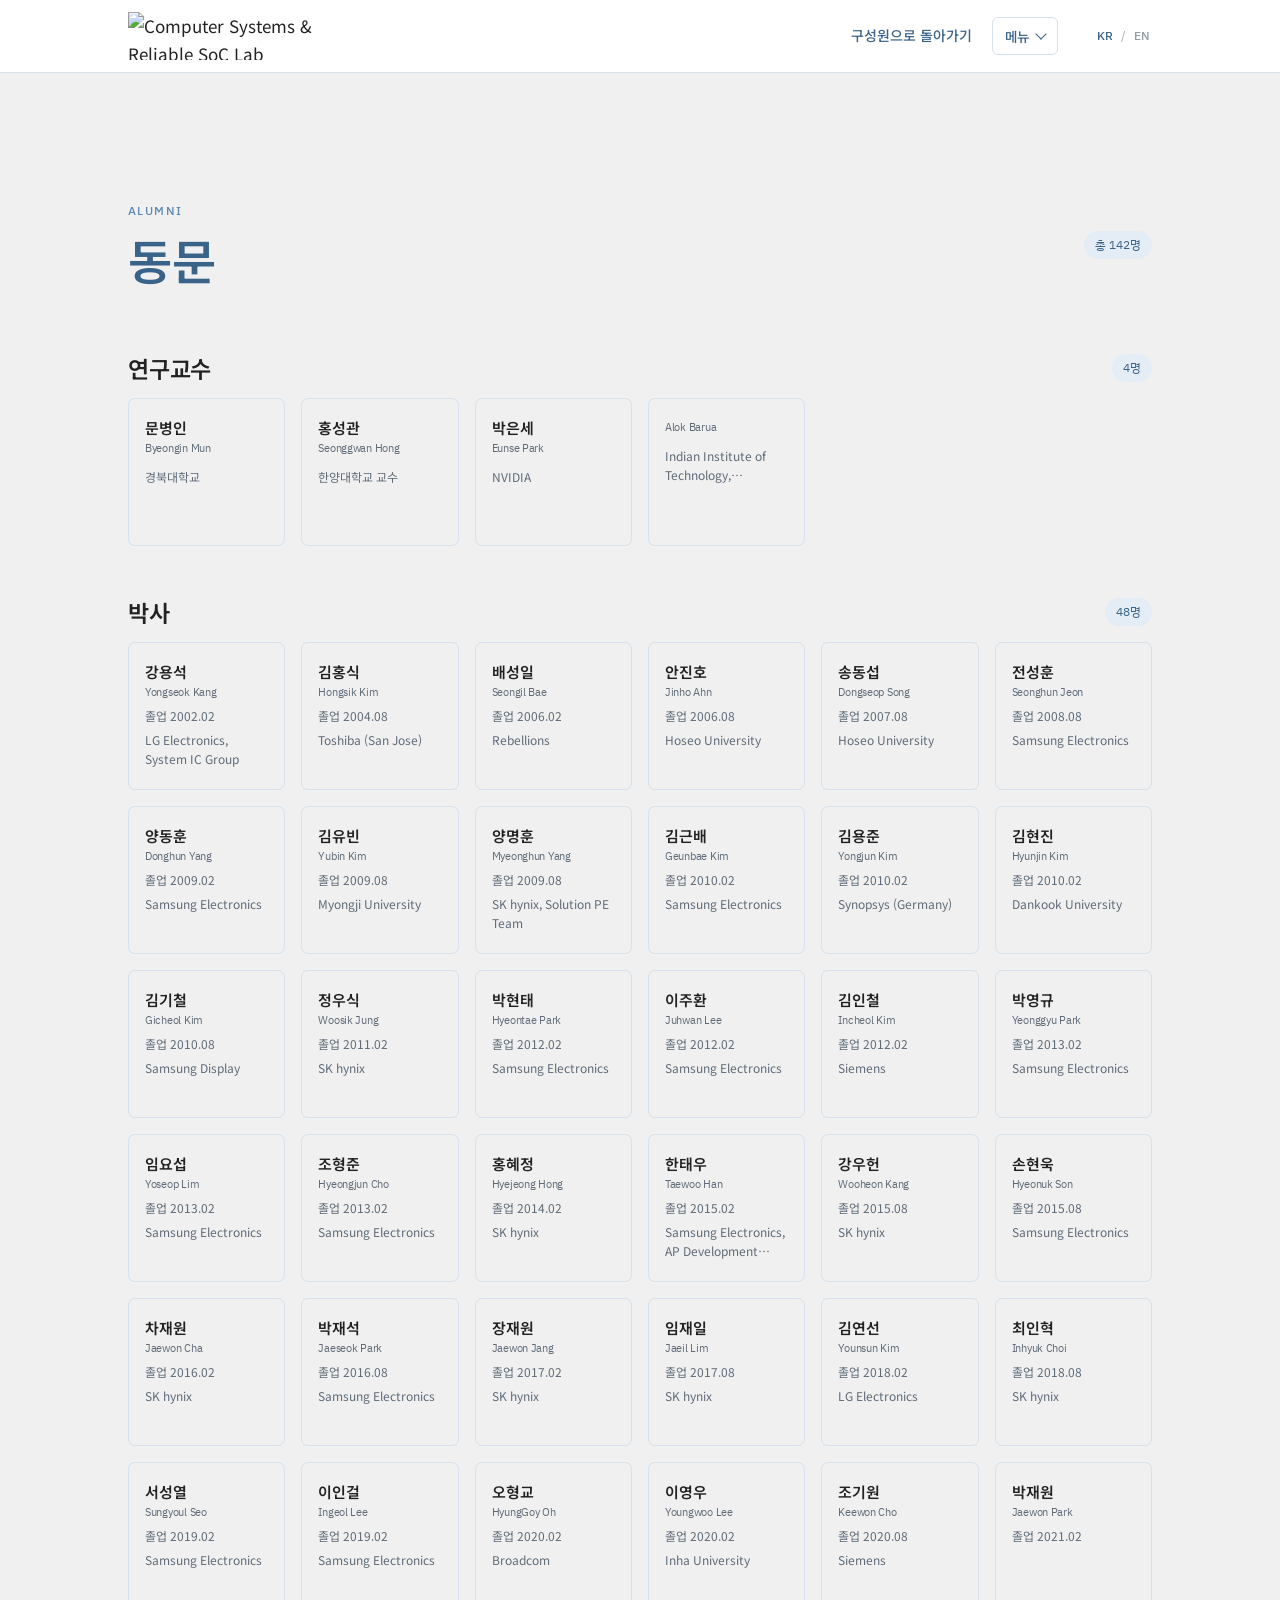
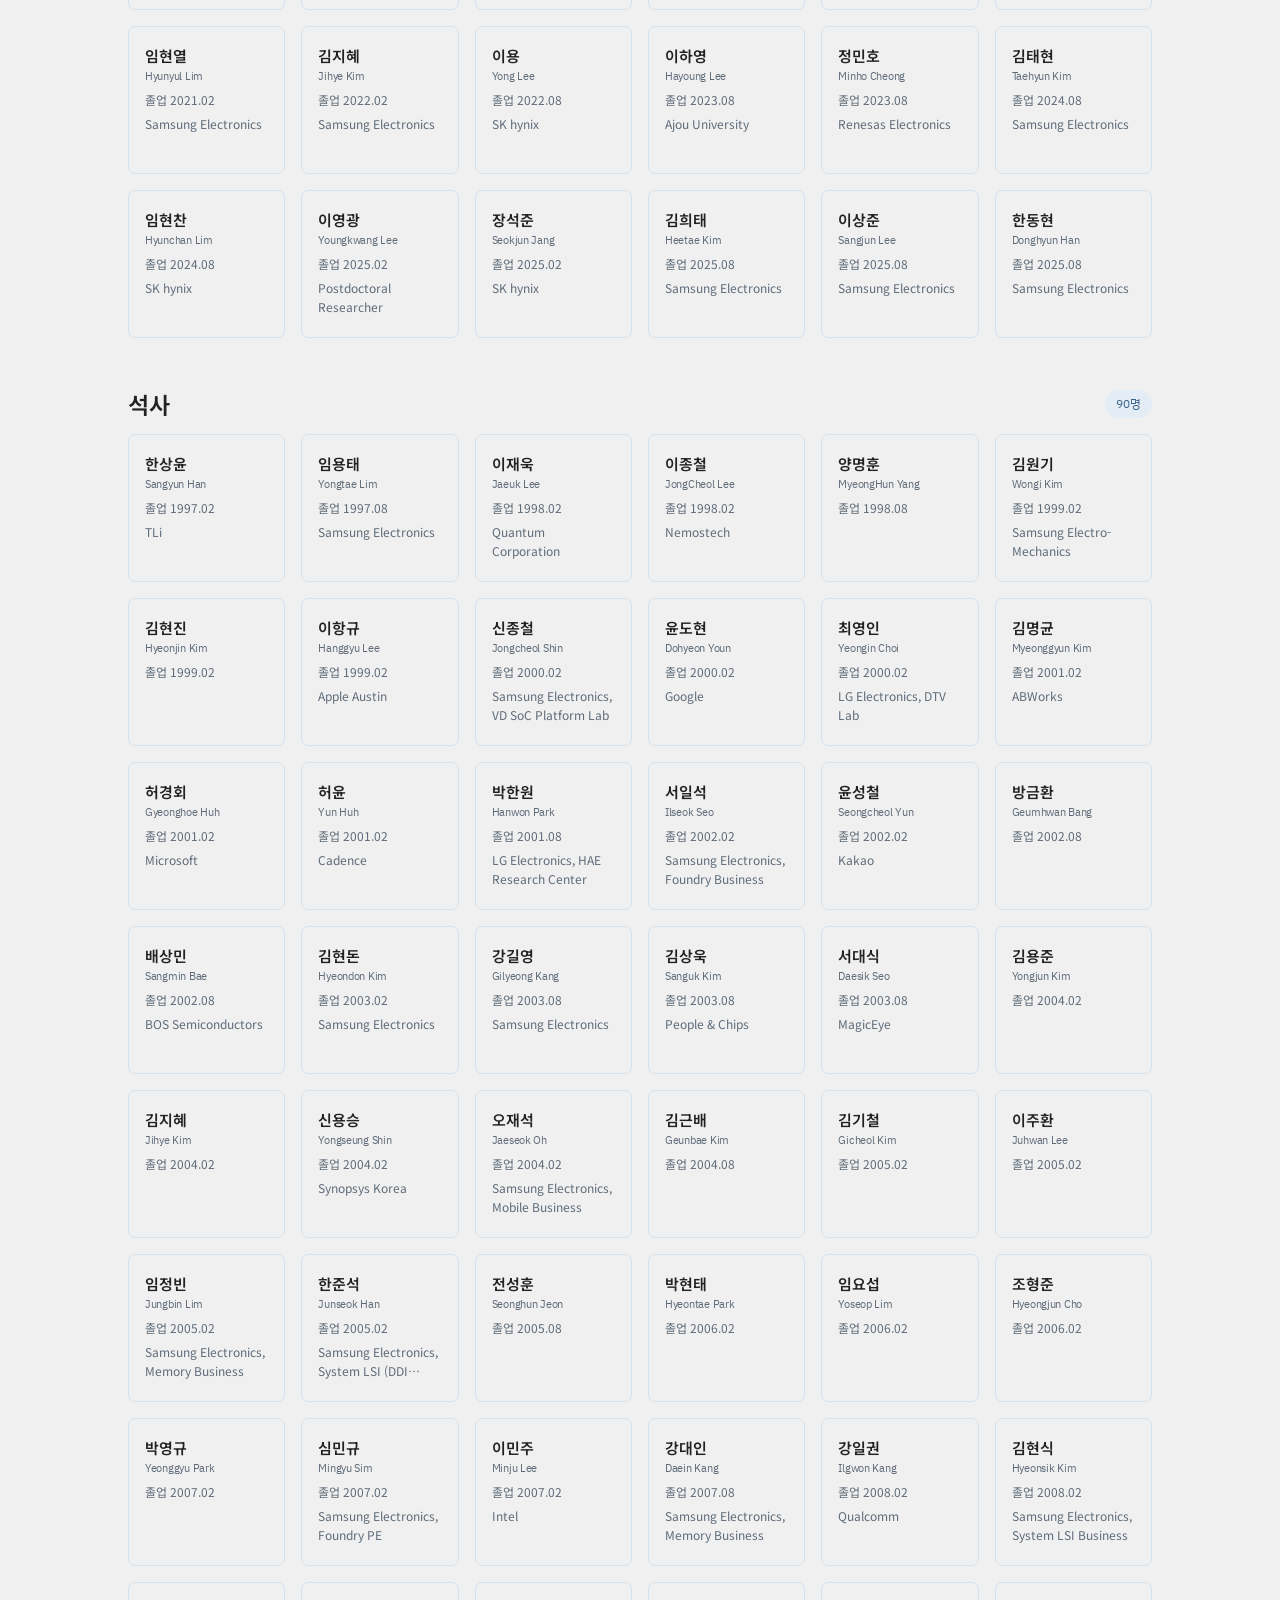
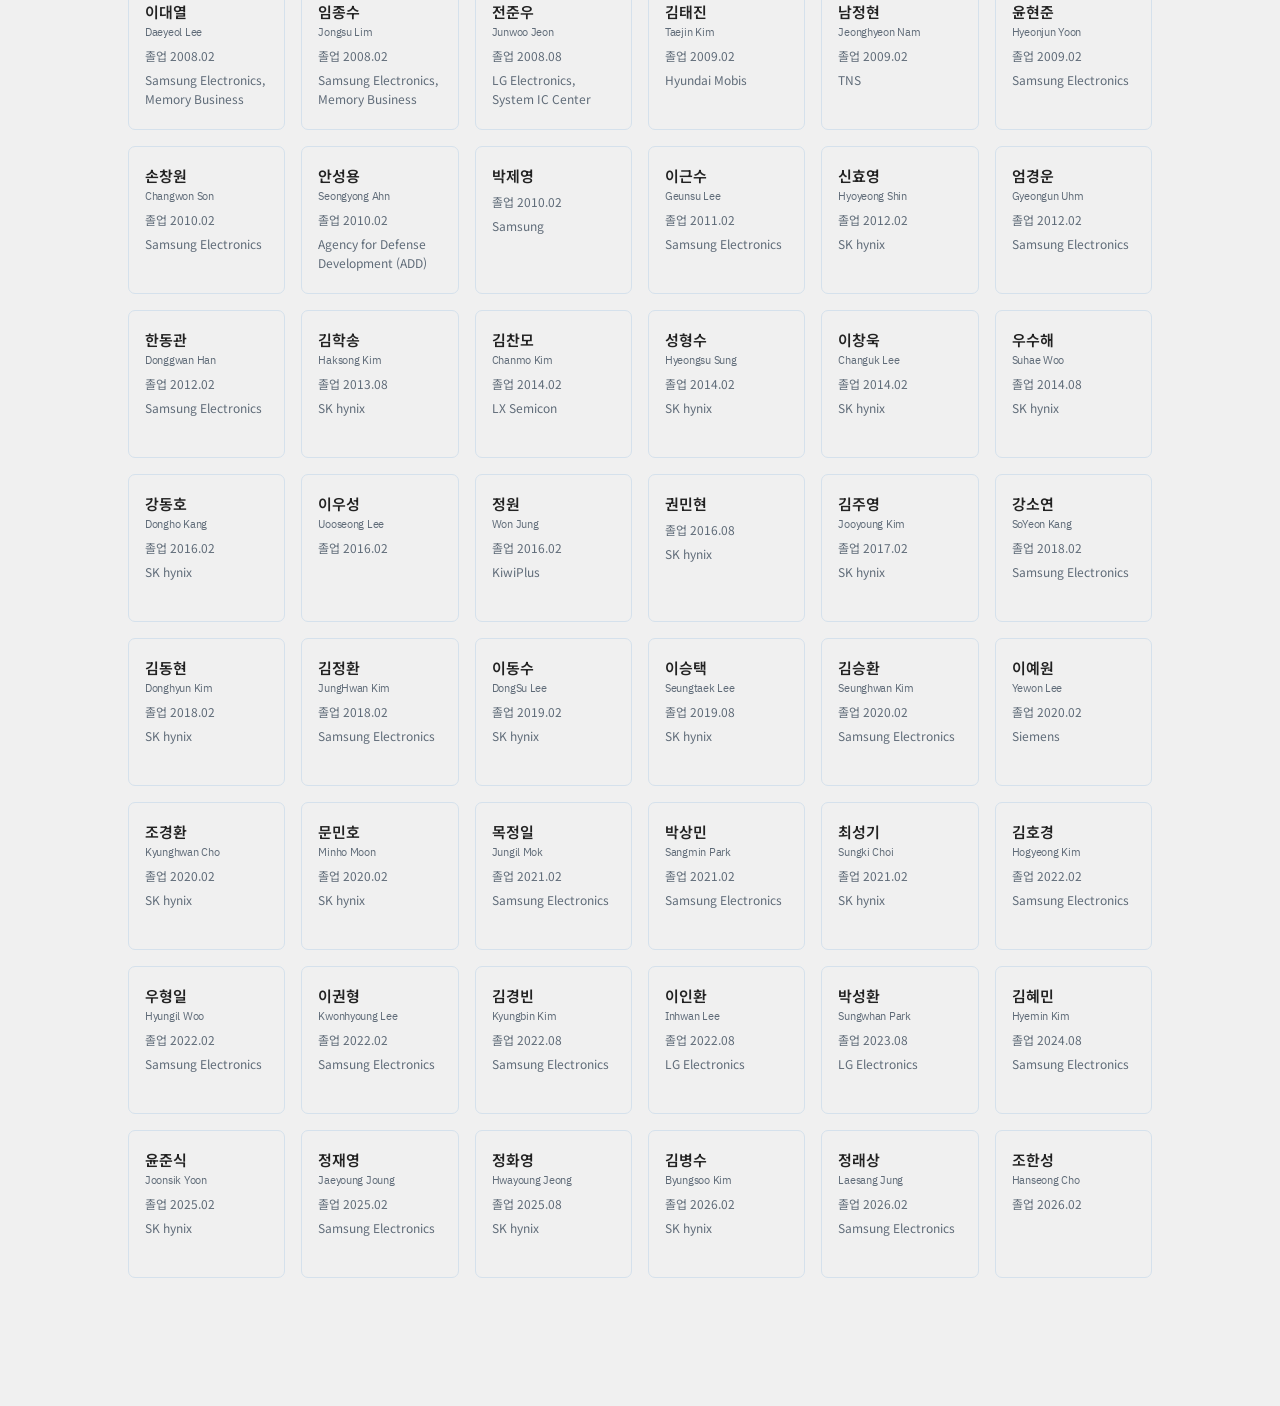
==== alumni.html @ 8d082b1f "Restore research professors and tidy alumni cards_261111" ====
<!DOCTYPE html>
<html lang="ko">
<head>
  <meta charset="UTF-8">
  <meta name="viewport" content="width=device-width, initial-scale=1.0">
  <title>동문 — Computer Systems &amp; Reliable SoC Lab</title>
  <meta name="description" content="연세대학교 컴퓨터시스템 및 고신뢰성 SoC 연구실 동문 목록">
  <link rel="preconnect" href="https://fonts.googleapis.com">
  <link href="https://fonts.googleapis.com/css2?family=IBM+Plex+Sans+KR:wght@400;500;600&amp;family=Noto+Sans+KR:wght@400;500;700&amp;display=swap" rel="stylesheet">
  <link rel="stylesheet" href="style.css?v=20261111-1">
</head>
<body>
  <header class="archive-page-nav">
    <div class="wrap">
      <a class="brand" href="index.html#members"><img class="brand-logo" src="images/logo.png" width="296" height="72" alt="Computer Systems &amp; Reliable SoC Lab"></a>
      <div class="archive-page-actions">
        <a class="archive-back-link" href="index.html#members" data-kr="구성원으로 돌아가기" data-en="Back to members">구성원으로 돌아가기</a>
        <div class="language-switcher" aria-label="언어 선택"><button class="language-option active" type="button" data-lang="kr" aria-pressed="true">KR</button><span aria-hidden="true">/</span><button class="language-option" type="button" data-lang="en" aria-pressed="false">EN</button></div>
      </div>
    </div>
  </header>
  <main>
    <section class="alumni-page-section" data-members-source="members.json">
      <div class="wrap">
        <p class="eyebrow">ALUMNI</p>
        <div class="alumni-page-heading">
          <div>
            <h1 class="archive-page-title" data-kr="동문" data-en="Alumni">동문</h1>
          </div>
          <span class="publication-total" id="alumni-total" aria-live="polite"></span>
        </div>
        <div class="alumni-degree-groups" id="alumni-list" aria-live="polite">
          <p class="member-loading" data-kr="동문 정보를 불러오는 중입니다." data-en="Loading alumni.">동문 정보를 불러오는 중입니다.</p>
        </div>
        <noscript><p class="publication-error">동문 목록을 보려면 브라우저에서 JavaScript를 활성화해 주세요.</p></noscript>
      </div>
    </section>
  </main>
  <script src="script.js?v=20261111-1"></script>
</body>
</html>
---- style.css ----
/* ------------------------------------------------------------
   디자인 토큰
   팔레트 근거: 실리콘 웨이퍼의 차가운 회색 바탕 + 칩 배선(interconnect)에
   쓰이는 구리색 강조. 연구실 정체성(반도체)을 색으로 드러냅니다.
   ------------------------------------------------------------ */
:root{
  /* Modernized Heritage + Academic Clarity */
  --bg:        #ffffff;   /* 바탕 */
  --bg-soft:   #f0f0f0;   /* 콘텐츠 영역 */
  --bg-deep:   #3a6389;   /* 헤더/연락처 바 (짙은 청색) */
  --ink:       #222222;   /* 본문 글자 */
  --ink-soft:  #5f6b78;   /* 보조 글자 */
  --line:      #d5e1ec;   /* 구분선 */
  --line-mid:  #7da9cd;   /* 소제목 밑줄, 강조선 */
  --copper:    #3a6389;   /* (변수명은 그대로 두고) 강조색 = 짙은 청색 */
  --copper-lt: #5b88b2;   /* 강조색 연한 버전 = 강청색 */
  --trace:     #a9c6df;   /* 다이 위의 옅은 배선 */
 
  --font-sans: "Noto Sans KR", "Pretendard", -apple-system, sans-serif;
  --font-utility: "IBM Plex Sans KR", "Noto Sans KR", sans-serif;
 
  --max: 1120px;
  --gutter: clamp(20px, 4vw, 48px);
  --section-gap: clamp(72px, 10vw, 128px);
}
 
*{box-sizing:border-box;margin:0;padding:0}
html{scroll-behavior:auto}
 
body{
  font-family:var(--font-sans);
  color:var(--ink);
  background:var(--bg);
  line-height:1.65;
  font-size:17px;
  -webkit-font-smoothing:antialiased;
}
a{color:inherit;text-decoration:none}
a:focus-visible,button:focus-visible{outline:3px solid var(--copper);outline-offset:3px}
img{max-width:100%;display:block}

.sr-only{
  position:absolute;
  width:1px;
  height:1px;
  padding:0;
  margin:-1px;
  overflow:hidden;
  clip:rect(0,0,0,0);
  white-space:nowrap;
  border:0;
}

.wrap{max-width:var(--max);margin:0 auto;padding:0 var(--gutter)}
section{padding:var(--section-gap) 0}
h1,h2,h3{font-weight:600;line-height:1.2;letter-spacing:-0.01em}
h2{font-size:clamp(28px,3.6vw,40px);margin-bottom:14px;color:var(--copper)}
h2::after{content:"";display:block;width:40px;height:3px;background:var(--line-mid);margin-top:14px}
.lead{color:var(--ink-soft);font-size:18px;max-width:none;margin-bottom:48px}
 
/* ------------------------------------------------------------
   상단 메뉴 + 하위 메뉴 + 언어 전환
   ------------------------------------------------------------ */
.nav{
  position:sticky;
  top:0;
  z-index:50;
  background:rgba(255,255,255,.94);
  backdrop-filter:blur(12px);
  border-bottom:1px solid var(--line);
}

.nav .wrap{
  display:flex;
  align-items:center;
  justify-content:space-between;
  min-height:72px;
}

.brand{
  display:flex;
  flex:none;
  align-items:center;
  min-width:0;
  margin-right:28px;
}

.brand-logo{
  width:min(198px,48vw);
  height:auto;
}

.nav-controls{
  display:flex;
  align-items:center;
  justify-content:flex-end;
  min-width:0;
}

.site-nav{
  align-self:stretch;
}

.menu{
  display:flex;
  align-items:stretch;
  height:100%;
  list-style:none;
}

.menu-item{
  position:relative;
  display:flex;
  align-items:stretch;
}

.menu-link{
  display:flex;
  align-items:center;
  gap:7px;
  padding:0 14px;
  border:0;
  border-bottom:2px solid transparent;
  background:none;
  color:var(--ink-soft);
  font:inherit;
  font-size:14px;
  white-space:nowrap;
  cursor:pointer;
}

.menu-link:hover,
.menu-link:focus-visible,
.menu-link[aria-current="true"],
.menu-item.open > .menu-link{
  color:var(--copper);
  border-bottom-color:var(--copper);
}

.chevron{
  width:7px;
  height:7px;
  margin-top:-4px;
  border-right:1.5px solid currentColor;
  border-bottom:1.5px solid currentColor;
  transform:rotate(45deg);
  transition:transform .2s ease;
}

.menu-item.open > .menu-link .chevron,
.menu-item:hover > .menu-link .chevron,
.menu-item:focus-within > .menu-link .chevron{
  margin-top:4px;
  transform:rotate(225deg);
}

.submenu{
  position:absolute;
  top:calc(100% - 1px);
  left:0;
  z-index:60;
  min-width:210px;
  padding:9px;
  list-style:none;
  background:#fff;
  border:1px solid var(--line);
  border-radius:0 0 8px 8px;
  box-shadow:0 16px 36px rgba(29,53,75,.13);
  opacity:0;
  visibility:hidden;
  transform:translateY(-7px);
  transition:opacity .16s ease,transform .16s ease,visibility .16s;
}

.submenu-right{
  right:0;
  left:auto;
}

.menu-item:hover > .submenu,
.menu-item:focus-within > .submenu,
.menu-item.open > .submenu{
  opacity:1;
  visibility:visible;
  transform:translateY(0);
}

/* 토글을 다시 눌러 접은 상태 — 포인터가 아직 위에 있어도 닫힌 채로 둡니다. */
.menu-item.is-collapsed > .submenu{
  opacity:0;
  visibility:hidden;
  transform:translateY(-7px);
}

.submenu a{
  display:block;
  padding:10px 12px;
  border-radius:5px;
  color:var(--ink-soft);
  font-size:14px;
  white-space:nowrap;
}

.submenu a:hover,
.submenu a:focus-visible,
.submenu a[aria-current="true"]{
  background:#eef3f8;
  color:var(--copper);
}

.submenu a.is-placeholder{
  cursor:default;
}

.language-switcher{
  display:flex;
  align-items:center;
  flex:none;
  gap:6px;
  margin-left:17px;
  color:#a2abb4;
  font-family:var(--font-utility);
  font-size:12px;
}

.language-option{
  padding:6px 2px;
  border:0;
  background:none;
  color:#929ca6;
  font:inherit;
  font-weight:500;
  cursor:pointer;
}

.language-option:hover,
.language-option.active{
  color:var(--copper);
}

.language-switcher,
.publication-total,
.publication-count,
.publication-number,
.patent-id,
.highlight-item-date,
.area-index,
.about-focus-index,
.join-research-number{
  font-variant-numeric:tabular-nums;
  font-feature-settings:"tnum" 1;
}

.nav-toggle{
  display:none;
  flex:none;
  padding:8px 13px;
  border:1px solid var(--line);
  border-radius:6px;
  background:#fff;
  font:inherit;
  font-size:14px;
  cursor:pointer;
  white-space:nowrap;
}

@media (max-width:1060px){
  .nav .wrap{
    min-height:64px;
  }

  .brand{
    margin-right:12px;
    font-size:14px;
  }

  .nav-controls{
    gap:10px;
  }

  .nav-toggle{
    display:block;
  }

  .site-nav{
    position:absolute;
    top:64px;
    right:0;
    left:0;
    display:none;
    max-height:calc(100vh - 64px);
    overflow-y:auto;
    background:#fff;
    border-bottom:1px solid var(--line);
    box-shadow:0 16px 30px rgba(29,53,75,.10);
  }

  .site-nav.open{
    display:block;
  }

  .menu{
    display:block;
    height:auto;
    padding:10px var(--gutter) 18px;
  }

  .menu-item{
    display:block;
    border-bottom:1px solid var(--line);
  }

  .menu-link{
    justify-content:space-between;
    width:100%;
    min-height:48px;
    padding:0;
    border-bottom:0;
    font-size:15px;
    text-align:left;
  }

  .menu-link:hover,
  .menu-link:focus-visible,
  .menu-link[aria-current="true"],
  .menu-item.open > .menu-link{
    border-bottom-color:transparent;
  }

  .menu-item:hover > .submenu,
  .menu-item:focus-within > .submenu{
    opacity:0;
    visibility:hidden;
  }

  .menu-item.open > .submenu{
    display:block;
    opacity:1;
    visibility:visible;
    transform:none;
  }

  .submenu,
  .submenu-right{
    position:static;
    display:none;
    min-width:0;
    padding:0 0 10px 14px;
    border:0;
    border-radius:0;
    box-shadow:none;
    opacity:1;
    visibility:visible;
    transform:none;
    transition:none;
  }

  .submenu a{
    padding:9px 12px;
  }

  .language-switcher{
    margin-left:0;
  }
}

@media (max-width:520px){
  .brand{
    max-width:52vw;
  }

  .nav-controls{
    gap:7px;
  }

  .language-switcher{
    gap:4px;
    font-size:11px;
  }

  .nav-toggle{
    padding:7px 10px;
  }
}

/* ------------------------------------------------------------
   히어로: 왼쪽 연구실명, 오른쪽 연구업적 기반 워드클라우드
   ------------------------------------------------------------ */
.hero{
  background:var(--bg-soft);color:var(--ink);
  padding:clamp(72px,9vw,120px) 0;
  position:relative;overflow:hidden;
}
.hero .wrap{
  display:grid;
  grid-template-columns:minmax(0,1.1fr) minmax(0,1fr);
  gap:clamp(32px,6vw,80px);
  align-items:center;
}
.hero-copy{position:relative;z-index:2;min-width:0}
.hero h1{
  margin-bottom:30px;
  color:var(--copper);
  font-size:clamp(32px,4vw,50px);
  font-weight:700;
  line-height:1.16;
  word-break:keep-all;
  white-space:nowrap;
}
.hero h1 span{display:block}
.hero .actions{display:flex;gap:12px;flex-wrap:wrap}
.hero-wordcloud{
  position:relative;
  z-index:1;
  width:100%;
  aspect-ratio:660/392;
  overflow:hidden;
  contain:layout paint;
  min-width:0;
  isolation:isolate;
}
.hero-wordcloud::before{
  content:"";
  position:absolute;
  inset:5%;
  z-index:-1;
  background:radial-gradient(ellipse,rgba(125,169,205,.14),transparent 68%);
  pointer-events:none;
}
.hero-cloud-svg{
  display:block;
  width:100%;
  height:100%;
  overflow:hidden;
}
.hero-cloud-term text{
  font-family:var(--font-sans);
  font-weight:600;
  line-height:1;
  letter-spacing:-.025em;
  text-shadow:0 1px 0 rgba(255,255,255,.72);
  transform-box:fill-box;
  transform-origin:center;
  transition:fill .16s ease,transform .16s ease,filter .16s ease;
  cursor:default;
}
.hero-cloud-term{
  will-change:transform;
  transition:transform .16s cubic-bezier(.2,.7,.25,1);
}
.hero-cloud-term:hover text{
  fill:#214f78;
  filter:drop-shadow(0 2px 4px rgba(58,99,137,.22));
  transform:scale(1.08);
}
.hero-cloud-core:hover text{
  transform:scale(1.035);
}
.hero-cloud-term.cloud-tone-1 text{fill:#315f86}
.hero-cloud-term.cloud-tone-2 text{fill:#557fa4}
.hero-cloud-term.cloud-tone-3 text{fill:#7b8f9e}
.btn{
  display:inline-block;padding:12px 22px;border-radius:6px;font-weight:500;font-size:15px;
  border:1px solid transparent;transition:background .15s,color .15s,border-color .15s
}
.btn-primary{background:var(--copper);color:#fff}
.btn-primary:hover{background:#2d4f6e}
.btn-ghost{border-color:var(--copper);color:var(--copper);background:#fff}
.btn-ghost:hover{background:#eef3f8}
@media (max-width:820px){
  .hero .wrap{grid-template-columns:1fr}
  .hero h1{white-space:normal}
  .hero-wordcloud{width:100%;max-width:680px;margin:8px auto 0}
}
@media (prefers-reduced-motion:reduce){
  .hero-cloud-term text{transition:none}
  .hero-cloud-term:hover text{transform:none}
}
 
/* ------------------------------------------------------------
   연구 분야
   ------------------------------------------------------------ */
.areas{display:grid;grid-template-columns:repeat(2,1fr);gap:0;border:1px solid var(--line);border-radius:6px;overflow:hidden;background:#fff}
@media (max-width:980px){.areas{grid-template-columns:repeat(2,1fr)}}
@media (max-width:600px){.areas{grid-template-columns:1fr}}
.area{
  padding:32px 26px 28px;border-right:1px solid var(--line);border-bottom:1px solid var(--line);
  position:relative;display:flex;flex-direction:column;scroll-margin-top:96px;transition:background .2s
}
.area::before{content:"";position:absolute;left:0;top:0;right:0;height:4px;background:var(--line);transition:background .2s}
.area.on,.area:hover,.area:target{background:#f5f8fb}
.area.on::before,.area:hover::before,.area:target::before{background:var(--copper)}
.area:nth-child(2n){border-right:0}
.area h3{font-size:19px;margin-bottom:12px}
.area .q{color:var(--copper-lt);font-weight:500;margin-bottom:10px;font-size:15px}
.area p{color:var(--ink-soft);font-size:15.5px}
.research-details{
  display:grid;
  gap:12px;
  padding-left:18px;
  color:var(--ink-soft);
  font-size:14px;
  line-height:1.65;
}
.research-details strong{color:var(--ink);font-weight:500}
.tags{display:flex;flex-wrap:wrap;gap:6px;margin-top:auto;padding-top:24px}
.tags span{font-size:12.5px;color:var(--copper);background:#eef3f8;border:1px solid var(--line);border-radius:3px;padding:3px 8px}
 
/* ------------------------------------------------------------
   숫자 요약 (연구실 이력이 20년이 넘으니 이 숫자가 곧 신뢰의 근거)
   ------------------------------------------------------------ */
.stats{background:var(--bg-soft);padding:48px 0}
.stats .wrap{display:grid;grid-template-columns:repeat(4,1fr);gap:24px}
@media (max-width:720px){.stats .wrap{grid-template-columns:repeat(2,1fr)}}
.stat b{display:block;font-size:40px;font-weight:600;line-height:1.1;color:var(--ink)}
.stat b::after{content:"";display:block;width:28px;height:3px;background:var(--line-mid);margin:10px 0 8px}
.stat span{font-size:14px;color:var(--ink-soft)}
 
/* ------------------------------------------------------------
   연구 과제
   ------------------------------------------------------------ */
.band{background:var(--bg-soft)}
.timeline{--timeline-axis-x:7px;position:relative}
.tl{position:relative;padding:0 0 30px 36px}
.tl::before{content:"";position:absolute;z-index:1;left:var(--timeline-axis-x);top:7px;width:12px;height:12px;border:2px solid var(--copper-lt);border-radius:50%;background:#fff;transform:translateX(-50%)}
.tl:not(:last-child)::after{content:"";position:absolute;left:var(--timeline-axis-x);top:19px;bottom:-7px;width:2px;background:var(--line-mid);transform:translateX(-50%)}
.tl .yr{display:block;font-family:"IBM Plex Sans KR",var(--font-sans);font-size:13px;color:var(--ink-soft);font-variant-numeric:tabular-nums;font-feature-settings:"tnum" 1;margin-bottom:4px}
.tl h3{font-size:17px;font-weight:500}
.tl .src{font-size:14px;color:var(--ink-soft)}
.tl .project-id{display:block;margin-bottom:5px}
.more{margin-top:12px;display:inline-block;font-weight:500;color:var(--copper);border-bottom:1px solid var(--line-mid)}
.area .more{align-self:flex-start}
.scholar-link-wrap{
  margin-top:22px;
  text-align:center;
}
.scholar-link{margin-top:0}
 
/* ------------------------------------------------------------
   국제 논문 — JSON 기반 연도별 접이식 목록
   ------------------------------------------------------------ */
.publication-heading{
  display:flex;
  align-items:center;
  justify-content:space-between;
  gap:18px;
  margin-bottom:16px;
}

.publication-heading h3{
  color:var(--ink);
  font-size:22px;
}

.publication-total,
.publication-count{
  display:inline-flex;
  align-items:center;
  min-height:28px;
  padding:4px 11px;
  border-radius:999px;
  background:#e4edf5;
  color:var(--copper);
  font-family:var(--font-utility);
  font-size:12px;
  white-space:nowrap;
}

.publication-years{
  border-top:1px solid var(--line);
}

.publication-year{
  border-bottom:1px solid var(--line);
}

.publication-year > summary{
  display:flex;
  min-height:72px;
  align-items:center;
  gap:12px;
  padding:16px 4px;
  color:var(--copper);
  cursor:pointer;
  list-style:none;
}

.publication-year > summary::-webkit-details-marker{
  display:none;
}

.publication-year > summary:hover .publication-year-label,
.publication-year > summary:focus-visible .publication-year-label{
  color:#234866;
}

.publication-year-label{
  font-size:18px;
  font-weight:600;
}

.publication-chevron{
  width:9px;
  height:9px;
  margin-left:auto;
  border-right:1.5px solid currentColor;
  border-bottom:1.5px solid currentColor;
  transform:rotate(45deg) translate(-2px,-2px);
  transition:transform .18s ease;
}

.publication-year[open] .publication-chevron{
  transform:rotate(225deg) translate(-2px,-2px);
}

.publication-list{
  list-style:none;
  padding:0 4px 8px;
}

.publication-item{
  display:grid;
  grid-template-columns:58px minmax(0,1fr);
  gap:18px;
  padding:24px 0;
  border-top:1px solid rgba(213,225,236,.72);
}

.publication-number{
  padding-top:2px;
  color:var(--ink-soft);
  font-family:var(--font-utility);
  font-size:13px;
  text-align:right;
}

.publication-title{
  margin-bottom:8px;
  color:var(--ink);
  font-size:17px;
  font-weight:600;
  line-height:1.45;
}

.publication-title a{
  text-decoration-color:transparent;
  text-underline-offset:4px;
  transition:color .15s ease,text-decoration-color .15s ease;
}

.publication-title a:hover,
.publication-title a:focus-visible{
  color:var(--copper);
  text-decoration:underline;
  text-decoration-color:var(--line-mid);
}

.publication-authors{
  margin-bottom:6px;
  color:var(--ink);
  font-size:14.5px;
}

.publication-authors strong{
  font-weight:700;
}

.publication-meta{
  display:flex;
  align-items:baseline;
  flex-wrap:wrap;
  gap:4px 8px;
  color:var(--ink-soft);
  font-size:14px;
}

.publication-journal{
  color:var(--copper);
  font-weight:500;
}

.publication-status{
  font-style:italic;
}

.publication-link{
  color:var(--copper);
  font-size:13px;
  font-weight:500;
  border-bottom:1px solid var(--line-mid);
}

.publication-loading,
.publication-error,
.publication-empty{
  padding:24px 4px;
  color:var(--ink-soft);
  font-size:14px;
}

.publication-error{
  color:#8a3434;
}

.main-publication-archive{
  margin:34px 0 28px;
}

.archive-count-row{
  display:flex;
  justify-content:flex-end;
  margin:24px 0 12px;
}

.patent-years{
  border-top:1px solid var(--line);
}

.patent-list{
  padding:0 4px 8px;
  list-style:none;
}

.patent-item{
  display:grid;
  grid-template-columns:44px minmax(0,1fr);
  gap:16px;
  padding:24px 0;
  border-top:1px solid rgba(213,225,236,.72);
}

.patent-id{
  padding-top:3px;
  color:var(--copper);
  font-family:var(--font-utility);
  font-size:13px;
  font-weight:500;
  text-align:left;
}

.patent-title{
  margin-bottom:13px;
  color:var(--ink);
  font-size:17px;
  font-weight:600;
  line-height:1.5;
  word-break:keep-all;
}

.patent-fields{
  display:grid;
  gap:6px;
}

.patent-field{
  display:grid;
  grid-template-columns:110px minmax(0,1fr);
  gap:14px;
}

.patent-field dt{
  color:var(--ink-soft);
  font-size:13px;
  font-weight:500;
}

.patent-field dd{
  min-width:0;
  color:var(--ink);
  font-size:14px;
  overflow-wrap:anywhere;
}

.research-output-record-list{
  border-top:1px solid var(--line);
}

.research-output-list{
  padding:0;
  border-top:1px solid var(--line);
  list-style:none;
}

.research-output-list-item{
  display:flex;
  flex-wrap:wrap;
  gap:4px 10px;
  padding:20px 4px;
  border-bottom:1px solid var(--line);
  color:var(--ink-soft);
  font-size:14px;
  line-height:1.75;
}

.research-output-list-title{
  color:var(--ink);
  font-weight:600;
  word-break:keep-all;
}

.research-output-list-chapter{
  color:var(--ink);
  font-weight:500;
}

.research-output-separator{
  color:var(--line-mid);
}

@media (max-width:600px){
  .publication-heading{
    align-items:flex-start;
  }

  .publication-year > summary{
    min-height:64px;
  }

  .publication-item{
    grid-template-columns:38px minmax(0,1fr);
    gap:12px;
    padding:20px 0;
  }

  .publication-number{
    font-size:12px;
  }

  .publication-title{
    font-size:15.5px;
  }

  .publication-authors,
  .publication-meta{
    font-size:13px;
  }

  .patent-item{
    grid-template-columns:1fr;
    gap:8px;
    padding:20px 0;
  }

  .patent-id{
    padding-top:0;
  }

  .patent-title{
    font-size:15.5px;
  }

  .patent-field{
    grid-template-columns:92px minmax(0,1fr);
    gap:10px;
  }

  .archive-count-row{
    margin-top:18px;
  }

  .research-output-list-item{
    display:block;
    padding:17px 2px;
    font-size:13px;
  }

  .research-output-segment{
    display:inline;
  }

  .research-output-separator{
    margin:0 6px;
  }
}

@media (max-width:420px){
  .patent-field{
    grid-template-columns:1fr;
    gap:1px;
  }
}
 
/* ------------------------------------------------------------
   구성원 — JSON 기반 카드와 상세 프로필
   ------------------------------------------------------------ */
.people{
  display:grid;
  grid-template-columns:repeat(6,minmax(0,1fr));
  gap:36px 40px;
}
 
/* ------------------------------------------------------------
   주요 안내 — 히어로 아래 요약 보드
   ------------------------------------------------------------ */
.news-highlights{padding:clamp(48px,6vw,72px) 0 clamp(40px,5vw,60px)}
.news-highlights .wrap{
  display:grid;
  grid-template-columns:minmax(0,3fr) minmax(0,3fr) minmax(0,2fr);
  gap:clamp(24px,2.8vw,40px);
  align-items:start;
}
.highlight-head{
  display:flex;
  align-items:baseline;
  justify-content:space-between;
  gap:14px;
  padding-bottom:12px;
  border-bottom:2px solid var(--copper);
}
.highlight-head h2{font-size:19px;font-weight:600;color:var(--copper);margin:0}
.highlight-more{
  flex:none;
  font-size:13px;
  color:var(--ink-soft);
  text-decoration:none;
  border-bottom:1px solid transparent;
}
.highlight-more::after{content:" \2192"}
.highlight-more:hover{color:var(--copper);border-bottom-color:var(--copper)}
.highlight-list{list-style:none;margin:0;padding:0}
.highlight-list li + li{border-top:1px solid var(--line)}
.highlight-item{
  display:flex;
  align-items:baseline;
  justify-content:space-between;
  gap:18px;
  padding:14px 2px;
  color:var(--ink);
  text-decoration:none;
}
.highlight-item-title{
  font-size:15px;
  line-height:1.55;
  word-break:keep-all;
  overflow-wrap:anywhere;
}
.highlight-item-date{
  flex:none;
  font-size:12.5px;
  color:var(--ink-soft);
  font-family:var(--font-utility);
}
.highlight-item:hover .highlight-item-title{color:var(--copper);text-decoration:underline}
.highlight-empty{padding:14px 2px;font-size:14px;color:var(--ink-soft)}
.highlight-support{
  display:flex;
  min-width:0;
  flex-direction:column;
  padding:clamp(24px,2.5vw,30px);
  border:1px solid var(--line);
  border-radius:10px;
  background:#fff;
  box-shadow:0 8px 24px rgba(58,99,137,.07);
}
.highlight-support .highlight-head{
  display:block;
  padding:0;
  border-bottom:0;
}
.highlight-support .highlight-head h2{
  margin-top:14px;
  color:var(--copper);
  font-size:21px;
  line-height:1.4;
}
.highlight-support-eyebrow{
  margin:0;
  color:var(--ink-soft);
  font-family:var(--font-utility);
  font-size:12px;
  font-weight:600;
  letter-spacing:.16em;
}
.highlight-support-content{
  display:flex;
  flex:1;
  flex-direction:column;
  align-items:flex-start;
  padding:17px 0 0;
}
.highlight-support-copy{
  margin:0 0 22px;
  color:var(--ink-soft);
  font-size:15px;
  line-height:1.7;
  word-break:keep-all;
}
.highlight-support-button{
  width:100%;
  margin-top:auto;
  padding:13px 18px;
  text-align:center;
}
@media (max-width:980px){
  .news-highlights .wrap{grid-template-columns:repeat(2,minmax(0,1fr))}
  .highlight-support{grid-column:1/-1}
}
@media (max-width:760px){
  .news-highlights .wrap{grid-template-columns:1fr}
  .highlight-support{grid-column:auto}
}

/* ------------------------------------------------------------
   소속 및 협력 기관 로고
   ------------------------------------------------------------ */
.partners{padding:0 0 clamp(34px,4vw,52px);scroll-margin-top:96px}
.partners .wrap{padding-top:clamp(28px,3.5vw,40px);border-top:1px solid var(--line)}
/* 실제 로고의 좌우 외곽을 기준으로 같은 간격을 유지합니다. */
.partner-list{
  list-style:none;
  margin:0;
  padding:0;
  display:flex;
  flex-wrap:nowrap;
  align-items:center;
  justify-content:space-between;
  gap:clamp(20px,2.5vw,36px);
}
.partner-list li{
  display:flex;
  flex:0 1 auto;
  min-width:0;
  align-items:center;
  justify-content:center;
}
.partner-logo{
  display:flex;
  min-width:0;
  max-width:100%;
  width:auto;
  align-items:center;
  justify-content:center;
  height:66px;
  filter:none;
  opacity:1;
}
.partner-logo-tall{height:98px}
.partner-logo img{
  display:block;
  max-width:100%;
  max-height:44px;
  width:auto;
  height:auto;
  object-fit:contain;
}
.partner-logo-asrc img{width:180px}
.partner-logo-bk21 img{width:220px}
.partner-logo-koreatest img{width:245px}
.partner-logo-tall img{width:100px;max-height:94px}

/* 태블릿에서는 두 줄 모두 좌우 끝선이 맞는 2열로 전환합니다. */
@media (max-width:900px){
  .partner-list{
    display:grid;
    grid-template-columns:repeat(2,minmax(0,1fr));
    gap:28px 34px;
  }

  .partner-list li:nth-child(odd){justify-content:flex-start}
  .partner-list li:nth-child(even){justify-content:flex-end}
}

@media (max-width:760px){
  .partner-logo{height:60px}
  .partner-logo-tall{height:88px}
  .partner-logo-asrc img{width:170px}
  .partner-logo-bk21 img{width:210px}
  .partner-logo-koreatest img{width:230px}
  .partner-logo-tall img{width:90px;max-height:84px}
}

@media (max-width:600px){
  .partner-list{
    grid-template-columns:1fr;
    gap:26px;
  }

  .partner-list li,
  .partner-list li:first-child,
  .partner-list li:last-child,
  .partner-list li:nth-child(odd),
  .partner-list li:nth-child(even){
    justify-content:center;
  }
}

/* ------------------------------------------------------------
   통합 검색
   ------------------------------------------------------------ */
.site-search{
  margin-bottom:clamp(58px,8vw,88px);
  padding:clamp(34px,5vw,54px);
  border-radius:10px;
  color:#fff;
  background:
    radial-gradient(circle at 82% 18%,rgba(125,169,205,.22),transparent 34%),
    var(--bg-deep);
  box-shadow:0 18px 42px rgba(45,79,110,.14);
}

.site-search-eyebrow{
  margin-bottom:8px;
  color:#c8dbea;
  font-family:var(--font-utility);
  font-size:12px;
  font-weight:600;
  letter-spacing:.15em;
}

.site-search h2{
  margin-bottom:24px;
  color:#fff;
  font-size:clamp(25px,3vw,34px);
}

.site-search h2::after{background:#9fc0dc}

.site-search-form{
  display:grid;
  grid-template-columns:auto minmax(0,1fr) auto;
  align-items:center;
  gap:12px;
  width:100%;
  padding:8px 8px 8px 18px;
  border:1px solid rgba(255,255,255,.58);
  border-radius:9px;
  background:#fff;
  box-shadow:0 12px 28px rgba(19,43,65,.18);
}

.site-search-icon{
  width:18px;
  height:18px;
  border:2px solid #7b91a5;
  border-radius:50%;
}

.site-search-icon::after{
  content:"";
  display:block;
  width:7px;
  height:2px;
  margin:12px 0 0 12px;
  background:#7b91a5;
  transform:rotate(45deg);
  transform-origin:left center;
}

.site-search-form input{
  min-width:0;
  width:100%;
  padding:9px 4px;
  border:0;
  outline:0;
  color:var(--ink);
  background:transparent;
  font:inherit;
  font-size:15px;
}

.site-search-form input::placeholder{color:#8996a2}

.site-search-form button{
  min-width:92px;
  padding:11px 20px;
  border:1px solid var(--bg-deep);
  border-radius:7px;
  color:#fff;
  background:var(--bg-deep);
  font:inherit;
  font-size:14px;
  font-weight:600;
  cursor:pointer;
}

.site-search-form button:hover{background:#2d4f6e}

.site-search-controls{
  display:grid;
  grid-template-columns:minmax(0,1fr) auto;
  align-items:center;
  gap:14px 24px;
  margin-top:18px;
  padding-top:16px;
  border-top:1px solid rgba(255,255,255,.16);
}

.site-search-filters{
  display:flex;
  flex-wrap:wrap;
  gap:7px;
}

.site-search-filters button{
  padding:7px 11px;
  border:1px solid rgba(255,255,255,.34);
  border-radius:999px;
  color:#dce9f3;
  background:rgba(255,255,255,.07);
  font:inherit;
  font-size:12.5px;
  cursor:pointer;
  transition:background .18s ease,border-color .18s ease,color .18s ease;
}

.site-search-filters button:hover,
.site-search-filters button:focus-visible,
.site-search-filters button[aria-pressed="true"]{
  border-color:#fff;
  color:var(--bg-deep);
  background:#fff;
}

.site-search-sort{
  display:flex;
  flex:none;
  align-items:center;
  gap:10px;
  color:#dce9f3;
  font-size:12.5px;
}

.site-search-sort-label{
  color:#b9d2e6;
  font-weight:600;
  white-space:nowrap;
}

.site-search-sort-options{
  display:grid;
  grid-template-columns:repeat(2,auto);
  padding:3px;
  border:1px solid rgba(255,255,255,.3);
  border-radius:8px;
  background:rgba(10,29,46,.28);
}

.site-search-sort-options button{
  padding:6px 11px;
  border:0;
  border-radius:5px;
  color:#c8dbea;
  background:transparent;
  font:inherit;
  font-size:12.5px;
  cursor:pointer;
  transition:color .18s ease,background .18s ease,box-shadow .18s ease;
}

.site-search-sort-options button:hover,
.site-search-sort-options button:focus-visible{
  color:#fff;
}

.site-search-sort-options button[aria-pressed="true"]{
  color:var(--bg-deep);
  background:#fff;
  box-shadow:0 2px 8px rgba(10,29,46,.18);
}

.site-search-status{
  margin-top:13px;
  color:#c8dbea;
  font-size:13px;
}

.site-search-results{
  margin-top:24px;
  padding-top:24px;
  border-top:1px solid rgba(255,255,255,.22);
}

.site-search-result-summary{
  margin-bottom:14px;
  color:#dce9f3;
  font-size:14px;
}

.site-search-result-list{
  list-style:none;
  display:grid;
  grid-template-columns:repeat(2,minmax(0,1fr));
  gap:12px;
}

.site-search-result-link{
  display:block;
  height:100%;
  padding:17px 18px;
  border:1px solid rgba(255,255,255,.22);
  border-radius:7px;
  background:rgba(255,255,255,.09);
  transition:background .18s ease,border-color .18s ease,transform .18s ease;
}

.site-search-result-link:hover,
.site-search-result-link:focus-visible{
  border-color:rgba(255,255,255,.58);
  background:rgba(255,255,255,.15);
  transform:translateY(-1px);
}

.site-search-result-type{
  display:block;
  margin-bottom:6px;
  color:#b9d2e6;
  font-family:var(--font-utility);
  font-size:11px;
  font-weight:600;
  letter-spacing:.08em;
}

.site-search-result-title{
  display:block;
  color:#fff;
  font-size:15px;
  font-weight:600;
  line-height:1.5;
  word-break:keep-all;
}

.site-search-result-meta{
  display:block;
  margin-top:7px;
  color:#c8dbea;
  font-size:12.5px;
  line-height:1.5;
}

@media (max-width:720px){
  .site-search{padding:30px 22px}
  .site-search-controls{grid-template-columns:1fr}
  .site-search-sort{justify-self:end}
  .site-search-result-list{grid-template-columns:1fr}
}

@media (max-width:480px){
  .site-search-form{
    grid-template-columns:auto minmax(0,1fr);
    padding:9px 14px;
  }

  .site-search-form button{
    grid-column:1/-1;
    width:100%;
  }
}

/* ------------------------------------------------------------
   소식 — 카테고리 필터
   ------------------------------------------------------------ */
.filters{display:flex;gap:8px;flex-wrap:wrap;margin-bottom:24px}
.filters button{font:inherit;font-size:14px;border:1px solid var(--line);background:#fff;border-radius:999px;padding:6px 14px;cursor:pointer;color:var(--ink-soft)}
.filters button[aria-pressed="true"]{background:var(--copper);color:#fff;border-color:var(--copper)}
.news{list-style:none;display:grid;grid-template-columns:repeat(3,1fr);gap:20px}
@media (max-width:820px){.news{grid-template-columns:1fr}}
.news li{background:#fff;border:1px solid var(--line);border-radius:6px;padding:22px}
.news li[hidden]{display:none}
.news .cat{font-size:12.5px;color:var(--copper-lt);font-weight:500}
.news time{font-size:13px;color:var(--ink-soft);margin-left:8px}
.news h3{font-size:16.5px;font-weight:500;margin:8px 0 6px}
.news p{font-size:14.5px;color:var(--ink-soft)}
.news li{display:flex;flex-direction:column;padding:0}
.news li.news-card>*{padding:22px}
.news .news-meta{display:flex;align-items:baseline;flex-wrap:wrap}
.news-card-button{
  display:flex;
  flex-direction:column;
  flex:1;
  width:100%;
  font:inherit;
  color:inherit;
  text-align:left;
  background:#fff;
  border:0;
  border-radius:6px;
  cursor:pointer;
  transition:box-shadow .18s ease;
}
.news-card-button h3{margin:8px 0 6px}
.news-card-toggle{
  display:flex;
  align-items:center;
  justify-content:space-between;
  gap:10px;
  margin-top:auto;
  padding-top:12px;
  border-top:1px solid var(--line);
  font-size:13.5px;
  font-weight:500;
  color:var(--copper);
}
.news-card-static{display:flex;flex-direction:column}
.news-card-static h3{margin:8px 0 6px}
.news-card-button:hover .news-card-toggle,
.news-card-button[aria-expanded="true"] .news-card-toggle{color:var(--copper-lt)}
.news li.news-card:has(.news-card-button:hover),
.news li.news-card:has(.news-card-button[aria-expanded="true"]){
  border-color:var(--copper-lt);
}
.news-card-button[aria-expanded="true"] .summary-icon::after{
  transform:translate(-50%,-50%) rotate(0);
}

.news li.news-detail-panel{
  grid-column:1/-1;
  display:block;
  margin:4px 0 6px;
  padding:32px 34px 34px;
  border:1px solid var(--line);
  border-radius:10px;
  background:#fff;
  box-shadow:0 8px 26px rgba(58,99,137,.08);
  text-align:left;
}
.news li.news-detail-panel[hidden]{display:none}
.news-detail-title{
  font-size:20px;
  font-weight:500;
  margin:10px 0 18px;
  padding-bottom:18px;
  border-bottom:1px solid var(--line);
  line-height:1.45;
}
.news-detail-body{color:var(--ink-soft);font-size:14.5px;line-height:1.8}
.news-detail-body p{margin:0 0 14px;word-break:break-word}
.news-detail-body p:last-child{margin-bottom:0}
.news-gallery{
  display:grid;
  grid-template-columns:repeat(auto-fit,minmax(240px,1fr));
  gap:16px;
  margin-top:26px;
}
.news-gallery-single{grid-template-columns:minmax(0,560px)}
.news-gallery-item{
  display:flex;
  align-items:center;
  justify-content:center;
  overflow:hidden;
  border:1px solid var(--line);
  border-radius:7px;
  background:var(--bg-soft);
}
.news-gallery-item img{
  display:block;
  max-width:100%;
  max-height:440px;
  width:auto;
  height:auto;
}
.news-gallery:not(.news-gallery-single) .news-gallery-item{
  aspect-ratio:3 / 4;
}
.news-gallery:not(.news-gallery-single) .news-gallery-item img{
  width:100%;
  height:100%;
  max-width:none;
  max-height:none;
  object-fit:cover;
}
.news-status{font-size:14.5px;color:var(--ink-soft)}
.news li.news-status{
  grid-column:1/-1;
  background:none;
  border:0;
  border-radius:0;
  padding:0;
  box-shadow:none;
}
.news-more-row{display:flex;justify-content:center;margin-top:26px}
.news-more-button{
  font:inherit;
  font-size:14px;
  border:1px solid var(--line);
  background:#fff;
  border-radius:999px;
  padding:9px 22px;
  cursor:pointer;
  color:var(--ink-soft);
}
.news-more-button:hover{border-color:var(--copper);color:var(--copper)}
.news-more-button[hidden]{display:none}
 
/* ------------------------------------------------------------
   연구실 문의
   ------------------------------------------------------------ */
.contact{background:var(--bg-deep);color:#eaf2f9}
.contact h2{color:#fff}
.contact h2::after{background:#7da9cd}
.contact .wrap{display:grid;grid-template-columns:1fr 1fr;align-items:stretch;gap:48px}
@media (max-width:820px){
  .contact .wrap{grid-template-columns:1fr}
}
.contact dl{display:grid;grid-template-columns:90px 1fr;row-gap:14px;column-gap:16px;font-size:15.5px}
.contact dt{color:#b9d0e4}
.contact dd a{border-bottom:1px solid #7da9cd}
.contact-lang-en{display:none}
html[lang="en"] .contact-lang-kr{display:none}
html[lang="en"] .contact-lang-en{display:inline}
.contact .map{display:block;width:100%;height:auto;min-height:0;align-self:stretch;border:0;border-radius:8px;filter:grayscale(.3)}
.contact p{color:#d6e4f0;max-width:48ch;margin-bottom:24px}
@media (max-width:820px){
  .contact .map{height:clamp(220px,48vw,320px)}
}
 
footer{padding:28px 0;font-size:13.5px;color:var(--ink-soft);border-top:1px solid var(--line)}
footer .wrap{display:flex;justify-content:space-between;flex-wrap:wrap;gap:8px}

/* ------------------------------------------------------------
   홈페이지 핵심 섹션과 접이식 보조 정보
   ------------------------------------------------------------ */
.eyebrow{
  margin-bottom:10px;
  color:var(--copper-lt);
  font-family:var(--font-utility);
  font-size:12px;
  font-weight:500;
  letter-spacing:.12em;
}

.about-overview{
  padding-bottom:clamp(56px,8vw,92px);
}

.about-intro{
  width:100%;
  max-width:none;
  margin:40px 0 36px;
  color:var(--ink);
}

.about-intro-copy p{
  color:var(--ink-soft);
  font-size:16px;
  line-height:1.9;
  word-break:keep-all;
}

.about-intro-copy p + p{
  margin-top:16px;
}

.about-focus{
  display:grid;
  grid-template-columns:repeat(4,minmax(0,1fr));
  gap:10px;
  margin-bottom:32px;
}

.about-focus a{
  position:relative;
  display:flex;
  min-height:92px;
  align-items:center;
  gap:12px;
  overflow:hidden;
  padding:22px 18px 20px;
  border:1px solid var(--line);
  border-radius:6px;
  background:#fff;
  color:var(--ink);
  font-family:var(--font-sans);
  transition:background .18s ease,border-color .18s ease,transform .18s ease;
}

/* 연구 분야 섹션의 카드와 같은 상단 강조선 */
.about-focus a::before{
  content:"";
  position:absolute;
  left:0;
  top:0;
  right:0;
  height:4px;
  background:var(--line);
  transition:background .2s;
}

.about-focus-index{
  flex:none;
  color:var(--copper-lt);
  font-family:var(--font-utility);
  font-size:18px;
  font-weight:600;
  line-height:1;
  letter-spacing:.02em;
}

.about-focus-name{
  font-size:19px;
  font-weight:600;
  line-height:1.35;
  letter-spacing:-.01em;
  word-break:keep-all;
}

.about-focus a:hover,
.about-focus a:focus-visible{
  border-color:var(--line-mid);
  background:#f5f8fb;
  transform:translateY(-2px);
}

.about-focus a:hover::before,
.about-focus a:focus-visible::before{
  background:var(--copper);
}

/* 번호가 붙으면서 한 칸이 좁아지므로 2단 전환을 조금 이르게 */
@media (max-width:980px){
  .about-focus{
    grid-template-columns:repeat(2,minmax(0,1fr));
  }
}

.area-index,
.item-label{
  display:block;
  margin-bottom:14px;
  color:var(--copper-lt);
  font-family:var(--font-utility);
  font-size:11px;
  font-weight:500;
  letter-spacing:.08em;
}

.featured-grid{
  display:grid;
  grid-template-columns:repeat(3,minmax(0,1fr));
  gap:18px;
}

.feature-card,
.course-card{
  min-height:180px;
  padding:26px;
  border:1px solid var(--line);
  border-radius:7px;
  background:#fff;
}

.feature-card h3,
.course-card h3{
  margin-bottom:14px;
  font-size:18px;
}

.feature-card p,
.course-card p{
  color:var(--ink-soft);
  font-size:14.5px;
}

.project-grid{
  display:flex;
  flex-wrap:wrap;
  justify-content:center;
  gap:18px;
}

.project-card{
  display:flex;
  flex:0 1 calc((100% - 36px)/3);
  flex-direction:column;
  min-width:0;
}

.project-card .project-date{
  display:block;
  margin-top:auto;
  padding-top:18px;
  color:var(--ink-soft);
  font-family:"IBM Plex Sans KR",var(--font-sans);
  font-size:12.5px;
  font-variant-numeric:tabular-nums;
  font-feature-settings:"tnum" 1;
}

.project-card .item-label,
.tl .project-id{
  font-family:"IBM Plex Sans KR",var(--font-sans);
  font-variant-numeric:tabular-nums;
  font-feature-settings:"tnum" 1;
}

.project-card .project-agency{
  margin-top:7px;
}

.project-card .project-more{
  align-self:flex-start;
  margin-top:18px;
}

.project-loading,
.project-empty,
.project-error{
  width:100%;
  color:var(--ink-soft);
  font-size:14px;
}

.project-error{
  color:#8a3434;
}

.more-panel{
  margin-top:32px;
  border-top:1px solid var(--line);
  border-bottom:1px solid var(--line);
  background:transparent;
}

.more-panel summary{
  display:flex;
  min-height:62px;
  align-items:center;
  justify-content:space-between;
  gap:20px;
  padding:0 4px;
  color:var(--copper);
  font-size:15px;
  font-weight:500;
  cursor:pointer;
  list-style:none;
}

.more-panel summary::-webkit-details-marker{
  display:none;
}

.summary-icon{
  position:relative;
  width:18px;
  height:18px;
  flex:none;
}

.summary-icon::before,
.summary-icon::after{
  content:"";
  position:absolute;
  top:50%;
  left:50%;
  width:14px;
  height:1.5px;
  background:currentColor;
  transform:translate(-50%,-50%);
  transition:transform .2s ease;
}

.summary-icon::after{
  transform:translate(-50%,-50%) rotate(90deg);
}

.more-panel[open] .summary-icon::after{
  transform:translate(-50%,-50%) rotate(0);
}

.more-panel-body{
  padding:8px 4px 30px;
  color:var(--ink-soft);
}

.migration-note{
  margin-top:20px;
  font-size:13px;
}

.archive-grid{
  display:grid;
  grid-template-columns:repeat(3,minmax(0,1fr));
  gap:18px;
}

.archive-grid article{
  padding:22px;
  border:1px solid var(--line);
  border-radius:6px;
}

.archive-grid h3{
  margin-bottom:8px;
  color:var(--ink);
  font-size:17px;
}

.archive-grid p{
  font-size:14px;
}

.achievement-panel + .achievement-panel{
  margin-top:16px;
}

.achievement-link-grid{
  display:grid;
  grid-template-columns:repeat(4,minmax(0,1fr));
  gap:16px;
}

.achievement-link-grid-three{
  grid-template-columns:repeat(3,minmax(0,1fr));
}

.achievement-link-grid-single{
  grid-template-columns:minmax(0,460px);
}

.achievement-link-card{
  min-height:168px;
  padding:22px;
  border:1px solid var(--line);
  border-radius:6px;
  background:transparent;
  transition:border-color .16s ease,box-shadow .16s ease,transform .16s ease;
}

.achievement-link-card:hover,
.achievement-link-card:focus-visible{
  border-color:var(--line-mid);
  box-shadow:0 8px 24px rgba(58,99,137,.1);
  transform:translateY(-2px);
}

.achievement-link-card h3{
  margin:12px 0 8px;
  color:var(--ink);
  font-size:17px;
}

.achievement-link-card p{
  color:var(--ink-soft);
  font-size:14px;
}

.archive-page-nav{
  border-bottom:1px solid var(--line);
  background:#fff;
}

.archive-page-nav .wrap{
  display:flex;
  min-height:72px;
  align-items:center;
  justify-content:space-between;
  gap:24px;
}

.archive-page-actions{
  display:flex;
  align-items:center;
  gap:20px;
}

.archive-menu{
  position:relative;
  flex:none;
}

.archive-menu > summary{
  display:flex;
  align-items:center;
  gap:8px;
  min-height:38px;
  padding:7px 12px;
  border:1px solid var(--line);
  border-radius:6px;
  color:var(--copper);
  font-size:13.5px;
  font-weight:500;
  list-style:none;
  cursor:pointer;
}

.archive-menu > summary::-webkit-details-marker{
  display:none;
}

.archive-menu > summary::after{
  content:"";
  width:7px;
  height:7px;
  margin-top:-4px;
  border-right:1.5px solid currentColor;
  border-bottom:1.5px solid currentColor;
  transform:rotate(45deg);
  transition:transform .15s ease;
}

.archive-menu[open] > summary{
  border-color:var(--copper);
  background:#eef3f8;
}

.archive-menu[open] > summary::after{
  margin-top:4px;
  transform:rotate(225deg);
}

.archive-menu-list{
  position:absolute;
  z-index:60;
  top:calc(100% + 10px);
  right:0;
  width:190px;
  padding:8px;
  border:1px solid var(--line);
  border-radius:8px;
  background:#fff;
  box-shadow:0 14px 30px rgba(29,53,75,.14);
  list-style:none;
}

.archive-menu-list a{
  display:block;
  padding:9px 11px;
  border-radius:5px;
  color:var(--ink-soft);
  font-size:13.5px;
}

.archive-menu-list a:hover,
.archive-menu-list a:focus-visible{
  background:#eef3f8;
  color:var(--copper);
}

.archive-back-link{
  color:var(--copper);
  font-size:14px;
  font-weight:500;
}

.archive-page-section{
  min-height:calc(100vh - 72px);
  background:var(--bg-soft);
}

.archive-page-section .wrap{
  padding-top:8px;
}

.archive-page-title{
  margin-bottom:14px;
  color:var(--copper);
  font-size:clamp(32px,4vw,48px);
}

@media (max-width:980px){
  .achievement-link-grid{
    grid-template-columns:repeat(2,minmax(0,1fr));
  }
}

@media (max-width:600px){
  .achievement-link-grid{
    grid-template-columns:1fr;
  }

  .archive-page-nav .brand-logo{
    width:min(160px,44vw);
  }

  .archive-back-link{
    display:none;
  }

  .archive-page-actions{
    gap:10px;
  }

  .archive-menu > summary{
    padding:6px 10px;
  }
}

/* ------------------------------------------------------------
   연구실 지원 안내 페이지
   ------------------------------------------------------------ */
.join-page{background:#fff}
.join-hero{
  padding:clamp(56px,7vw,88px) 0 clamp(64px,8vw,96px);
  background:var(--bg-soft);
}
.join-page-title{
  margin-bottom:clamp(28px,4vw,44px);
  color:var(--copper);
  font-size:clamp(34px,5vw,56px);
}
.join-video{
  position:relative;
  display:block;
  overflow:hidden;
  width:100%;
  aspect-ratio:16/9;
  border:1px solid var(--line);
  border-radius:12px;
  background:linear-gradient(135deg,#dce7f0,#adc7dc);
  box-shadow:0 18px 42px rgba(58,99,137,.14);
}
.join-video img{
  width:100%;
  height:100%;
  object-fit:cover;
  transition:transform .3s ease,filter .3s ease;
}
.join-video-play{
  position:absolute;
  top:50%;
  left:50%;
  width:clamp(64px,8vw,88px);
  aspect-ratio:1;
  border:2px solid rgba(255,255,255,.9);
  border-radius:50%;
  background:rgba(58,99,137,.88);
  box-shadow:0 8px 28px rgba(18,45,69,.28);
  transform:translate(-50%,-50%);
  transition:background .2s ease,transform .2s ease;
}
.join-video-play::after{
  content:"";
  position:absolute;
  top:50%;
  left:53%;
  border-top:10px solid transparent;
  border-bottom:10px solid transparent;
  border-left:16px solid #fff;
  transform:translate(-42%,-50%);
}
.join-video:hover img{filter:brightness(.9);transform:scale(1.015)}
.join-video:hover .join-video-play{background:var(--copper);transform:translate(-50%,-50%) scale(1.06)}
.join-research{background:#fff}
.join-research-grid{
  display:grid;
  grid-template-columns:repeat(3,minmax(0,1fr));
  gap:18px;
  margin-top:34px;
}
.join-research-card{
  min-height:150px;
  padding:30px 26px;
  border:1px solid var(--line);
  border-radius:8px;
  background:#fff;
}
.join-research-number{
  display:block;
  margin-bottom:24px;
  color:var(--copper-lt);
  font-family:var(--font-utility);
  font-size:12px;
  letter-spacing:.12em;
}
.join-research-card h3{color:var(--ink);font-size:22px}
.join-information{background:var(--bg-soft)}
.join-info-grid{
  display:grid;
  grid-template-columns:minmax(0,1.45fr) minmax(280px,.75fr);
  gap:24px;
}
.join-info-card{
  padding:clamp(28px,4vw,42px);
  border:1px solid var(--line);
  border-radius:10px;
  background:#fff;
}
.join-info-card h2{font-size:clamp(24px,3vw,32px)}
.join-info-card h3{
  margin:28px 0 12px;
  color:var(--copper);
  font-size:17px;
}
.join-course-list{
  display:flex;
  flex-wrap:wrap;
  gap:9px;
  list-style:none;
}
.join-course-list li{
  padding:7px 12px;
  border:1px solid var(--line);
  border-radius:999px;
  background:#f8fafc;
  color:var(--ink-soft);
  font-size:14px;
}
.join-contact{background:#fff}
.join-contact-card{
  display:grid;
  grid-template-columns:minmax(0,1fr) auto;
  align-items:center;
  gap:32px;
  padding:clamp(30px,5vw,52px);
  border-radius:12px;
  background:var(--bg-deep);
  color:#eaf2f9;
}
.join-contact-card h2{color:#fff}
.join-contact-card h2::after{background:#7da9cd}
.join-contact-details{
  display:grid;
  grid-template-columns:72px minmax(0,1fr);
  gap:10px 16px;
}
.join-contact-details dt{color:#b9d0e4}
.join-contact-details a{border-bottom:1px solid #7da9cd}
.join-email-button{
  white-space:nowrap;
  border-color:#fff;
  background:#fff;
  color:var(--copper);
}
.join-email-button:hover{background:#eef3f8}

@media (max-width:760px){
  .join-research-grid,
  .join-info-grid{grid-template-columns:1fr}
  .join-contact-card{grid-template-columns:1fr}
  .join-email-button{justify-self:start}
}

@media (prefers-reduced-motion:reduce){
  .join-video img,
  .join-video-play{transition:none}
  .join-video:hover img{transform:none}
}

.member-group{
  margin-top:52px;
  scroll-margin-top:96px;
}

.member-group-heading{
  display:flex;
  align-items:end;
  justify-content:space-between;
  margin-bottom:20px;
  padding-bottom:12px;
  border-bottom:1px solid var(--line);
}

.member-group-heading h3{
  font-size:21px;
}

.staff-list{
  display:grid;
  grid-template-columns:minmax(0,520px);
}

.staff-card{
  min-width:0;
  overflow:hidden;
  border:1px solid var(--line);
  border-radius:8px;
  background:#fff;
}

.staff-card-button{
  display:flex;
  width:100%;
  align-items:center;
  gap:20px;
  padding:20px 22px;
  border:0;
  background:transparent;
  color:inherit;
  font:inherit;
  text-align:left;
  cursor:pointer;
  transition:background-color .2s ease;
}

.staff-card-button:hover,
.staff-card-button:focus-visible,
.staff-card-button[aria-expanded="true"]{
  background:#f7fafc;
}

.staff-card-monogram{
  display:grid;
  flex:0 0 68px;
  aspect-ratio:1;
  place-items:center;
  border-radius:50%;
  background:#eef3f8;
  color:var(--copper);
  font-size:24px;
  font-weight:600;
}

.staff-card-content{min-width:0}

.staff-card-name{
  margin:0;
  color:var(--ink);
  font-size:18px;
  font-weight:600;
}

.staff-card-position{
  margin:4px 0 0;
  color:var(--ink-soft);
  font-size:14.5px;
}

.staff-card-email{
  display:inline-block;
  max-width:100%;
  margin-top:10px;
  border-bottom:1px solid var(--line-mid);
  color:var(--copper);
  font-size:14px;
  overflow-wrap:anywhere;
}

.staff-card-email:hover{color:#2d4f6e}

@media (max-width:600px){
  .staff-list{grid-template-columns:1fr}
  .staff-card-button{gap:16px;padding:18px}
  .staff-card-monogram{flex-basis:58px;font-size:21px}
}

.person{
  min-width:0;
}

.member-card{
  text-align:center;
}

.member-photo-button{
  display:block;
  width:100%;
  padding:0;
  border:0;
  border-radius:7px;
  background:none;
  font:inherit;
  cursor:pointer;
}

.member-photo-frame{
  position:relative;
  overflow:hidden;
  background:transparent;
}

.member-photo-frame img{
  position:absolute;
  inset:0;
  width:100%;
  height:100%;
  object-fit:cover;
  object-position:center top;
  transform:translateY(var(--member-photo-offset-y,0)) scale(var(--member-photo-scale,1));
  transform-origin:center center;
}

.member-photo-placeholder{
  position:absolute;
  inset:0;
  display:flex;
  align-items:center;
  justify-content:center;
  color:#6f91ae;
  font-family:var(--font-utility);
  font-size:clamp(22px,4vw,38px);
  letter-spacing:.06em;
}

.member-photo-frame:not(.is-missing) .member-photo-placeholder{
  display:none;
}

.member-photo-frame.is-missing img{
  display:none;
}

.member-card-photo{
  width:100%;
  aspect-ratio:3/4;
  border-radius:7px;
  transition:box-shadow .18s ease,transform .18s ease;
}

.member-photo-button:hover .member-card-photo,
.member-photo-button:focus-visible .member-card-photo,
.member-photo-button[aria-expanded="true"] .member-card-photo{
  box-shadow:0 10px 26px rgba(58,99,137,.18);
  transform:translateY(-2px);
}

.member-card-name{
  margin-top:13px;
  color:var(--ink);
  font-size:16px;
  font-weight:600;
}

.member-bilingual-name span{
  display:block;
}

.member-name-korean{
  line-height:1.4;
}

.member-name-english{
  margin-top:3px;
  color:var(--ink-soft);
  font-family:"IBM Plex Sans KR",var(--font-sans);
  font-size:12px;
  font-weight:400;
  line-height:1.35;
  letter-spacing:-.025em;
  white-space:nowrap;
}

html[lang="en"] .member-name-korean{
  display:none;
}

html[lang="en"] .member-name-english{
  margin-top:0;
  color:var(--ink);
  font-size:inherit;
  font-weight:600;
  line-height:1.4;
}

.member-card-research{
  max-width:240px;
  margin:7px auto 0;
  color:var(--ink-soft);
  font-size:13.5px;
  line-height:1.65;
  /* 한 줄이든 세 줄이든 항상 두 줄 높이를 차지해 카드 높이가 어긋나지 않습니다. */
  display:-webkit-box;
  -webkit-box-orient:vertical;
  -webkit-line-clamp:2;
  line-clamp:2;
  min-height:calc(1.65em * 2);
  overflow:hidden;
}

.member-detail-panel{
  grid-column:1/-1;
  display:grid;
  grid-template-columns:150px minmax(0,1fr);
  gap:28px;
  padding:24px;
  border:1px solid var(--line);
  border-radius:10px;
  background:transparent;
  box-shadow:0 8px 26px rgba(58,99,137,.08);
  text-align:left;
}

.member-detail-panel[hidden]{
  display:none;
}

.member-detail-photo{
  width:150px;
  aspect-ratio:3/4;
  border-radius:7px;
}

.member-detail-name{
  margin-bottom:16px;
  color:var(--ink);
  font-size:20px;
}

.member-detail-name .member-name-english{
  font-size:13px;
}

html[lang="en"] .member-detail-name .member-name-english{
  font-size:inherit;
}

.member-profile-fields{
  display:grid;
  gap:10px;
}

.member-profile-field{
  display:grid;
  grid-template-columns:92px minmax(0,1fr);
  gap:16px;
}

.member-profile-field dt{
  color:var(--ink-soft);
  font-family:"IBM Plex Sans KR",var(--font-sans);
  font-size:13px;
  font-weight:500;
  letter-spacing:-.01em;
}

.member-profile-field dd{
  min-width:0;
  color:var(--ink);
  font-size:14px;
  overflow-wrap:anywhere;
}

.member-profile-line{
  display:block;
}

.member-profile-line + .member-profile-line{
  margin-top:2px;
}

.member-profile-field a{
  color:var(--copper);
  border-bottom:1px solid var(--line-mid);
}

.member-loading,
.member-empty,
.member-error{
  grid-column:1/-1;
  padding:18px 0;
  color:var(--ink-soft);
  font-size:14px;
}

.member-error{
  color:#8a3434;
}

.member-page-link{
  margin-top:58px;
  text-align:center;
}

.professor-profile{
  display:block;
}

.professor-profile-intro{
  display:grid;
  grid-template-columns:205px minmax(0,1fr);
  gap:40px;
  align-items:start;
}

.professor-photo{
  width:205px;
  max-width:100%;
  aspect-ratio:3/4;
  border-radius:8px;
}

.professor-profile-main{
  min-width:0;
  padding-top:2px;
}

.professor-profile-name{
  margin-bottom:20px;
  color:var(--ink);
  font-size:22px;
  font-weight:600;
  line-height:1.35;
}

.professor-profile-name span{
  display:block;
}

.professor-name-primary{
  white-space:pre-wrap;
}

.professor-name-secondary{
  margin-top:4px;
  color:var(--ink-soft);
  font-family:"IBM Plex Sans KR",var(--font-sans);
  font-size:13px;
  font-weight:400;
  letter-spacing:-.01em;
}

.professor-main-sections{
  display:grid;
  gap:18px;
}

.professor-profile-section{
  padding:0;
}

.professor-profile-section h5{
  margin-bottom:7px;
  color:var(--copper);
  font-family:"IBM Plex Sans KR",var(--font-sans);
  font-size:13px;
  font-weight:600;
  letter-spacing:.02em;
}

.professor-profile-section ul{
  display:grid;
  gap:3px;
  padding:0;
  color:var(--ink-soft);
  font-size:14.5px;
  line-height:1.7;
  list-style:none;
}

.professor-profile-section li{
  overflow-wrap:anywhere;
}

.professor-tag-section ul{
  display:flex;
  flex-wrap:wrap;
  gap:7px;
}

.professor-tag-section li{
  padding:5px 10px;
  border:1px solid var(--line);
  border-radius:999px;
  background:var(--bg-soft);
  color:var(--ink);
  font-size:13px;
  line-height:1.4;
}

.professor-career-section{
  margin-top:30px;
  padding-top:25px;
  border-top:1px solid var(--line);
}

.professor-detail-sections{
  margin-top:26px;
  border-top:1px solid var(--line);
}

.professor-more-body{
  display:grid;
  grid-template-columns:repeat(2,minmax(0,1fr));
  gap:30px 48px;
  padding-top:20px;
}

.professor-contact-section{
  padding:18px 20px;
  border:1px solid var(--line);
  border-radius:7px;
  background:transparent;
}

.professor-awards-section{
  grid-column:1/-1;
}

.professor-awards-section ul{
  columns:2;
  display:block;
  column-gap:48px;
}

.professor-awards-section li{
  margin-bottom:5px;
  break-inside:avoid;
}

.alumni-page-section{
  min-height:calc(100vh - 72px);
  background:var(--bg-soft);
}

.alumni-page-heading{
  display:flex;
  align-items:flex-start;
  justify-content:space-between;
  gap:28px;
}

.alumni-page-heading .lead{
  margin-bottom:0;
}

.alumni-degree-groups{
  display:grid;
  gap:52px;
  margin-top:52px;
}

.alumni-degree-section{
  padding:0;
}

.alumni-degree-heading{
  display:flex;
  align-items:center;
  justify-content:space-between;
  gap:18px;
  margin-bottom:16px;
}

.alumni-degree-heading h2{
  margin:0;
  color:var(--ink);
  font-size:23px;
}

.alumni-degree-heading h2::after{
  display:none;
}

.alumni-card-grid{
  display:grid;
  grid-template-columns:repeat(6,minmax(0,1fr));
  gap:16px;
  align-items:start;
}

.alumni-card{
  min-width:0;
}

.alumni-card-button{
  display:flex;
  width:100%;
  min-height:148px;
  flex-direction:column;
  align-items:flex-start;
  padding:18px 16px;
  border:1px solid var(--line);
  border-radius:7px;
  background:transparent;
  color:inherit;
  font:inherit;
  text-align:left;
  cursor:pointer;
  transition:border-color .16s ease,box-shadow .16s ease,transform .16s ease;
}

.alumni-card-button:hover,
.alumni-card-button:focus-visible,
.alumni-card-button[aria-expanded="true"]{
  border-color:var(--line-mid);
  box-shadow:0 8px 24px rgba(58,99,137,.1);
  transform:translateY(-2px);
}

.alumni-card-name{
  width:100%;
  color:var(--ink);
  font-size:15px;
  font-weight:600;
}

.alumni-card-name .member-name-english{
  font-size:11px;
}

html[lang="en"] .alumni-card-name .member-name-english{
  font-size:14px;
}

.alumni-card-graduation{
  display:block;
  margin-top:8px;
  color:var(--ink-soft);
  font-size:12px;
  font-variant-numeric:tabular-nums;
  line-height:1.4;
}

.alumni-card-affiliation{
  display:-webkit-box;
  margin-top:12px;
  min-height:1.55em;
  overflow:hidden;
  color:var(--ink-soft);
  font-size:12px;
  line-height:1.55;
  overflow-wrap:anywhere;
  -webkit-box-orient:vertical;
  -webkit-line-clamp:2;
  line-clamp:2;
}

.alumni-card-graduation + .alumni-card-affiliation{
  margin-top:6px;
}

.alumni-detail-graduation{
  white-space:nowrap;
  font-weight:700;
}

.alumni-detail-panel{
  grid-column:1/-1;
}

.alumni-detail-panel.has-no-photo{
  grid-template-columns:minmax(0,1fr);
}

.compact-section{
  padding-top:clamp(64px,8vw,92px);
  padding-bottom:clamp(64px,8vw,92px);
}

.course-grid{
  display:grid;
  grid-template-columns:repeat(2,minmax(0,1fr));
  gap:18px;
}

.course-list{
  display:grid;
  gap:8px;
}

.course-link{
  display:flex;
  align-items:center;
  justify-content:space-between;
  gap:16px;
  padding:13px 0;
  border-top:1px solid var(--line);
  color:var(--ink);
  font-size:15px;
  font-weight:500;
  transition:color .15s ease;
}

.course-link:hover,
.course-link:focus-visible{
  color:var(--copper);
}

.course-link-arrow{
  flex:none;
  color:var(--copper-lt);
  font-family:var(--font-utility);
  font-size:13px;
}

.course-loading,
.course-empty,
.course-error{
  color:var(--ink-soft);
  font-size:14px;
}

.course-error{
  color:#8a3434;
}

@media (max-width:1050px){
  .people,
  .alumni-card-grid{
    grid-template-columns:repeat(4,minmax(0,1fr));
  }
}

@media (max-width:820px){
  .archive-grid{
    grid-template-columns:1fr;
  }

  .about-focus{
    grid-template-columns:repeat(2,minmax(0,1fr));
  }

  .featured-grid{
    grid-template-columns:1fr;
  }

  .feature-card{
    min-height:0;
  }

  .project-card{
    flex-basis:calc((100% - 18px)/2);
  }
}

@media (max-width:720px){
  .people,
  .alumni-card-grid{
    grid-template-columns:repeat(3,minmax(0,1fr));
    gap:30px 24px;
  }

  .member-detail-panel{
    grid-template-columns:1fr;
  }

  .member-detail-photo{
    width:min(180px,55vw);
  }

  .professor-profile-intro{
    grid-template-columns:1fr;
    gap:28px;
  }

  .professor-photo{
    width:min(200px,58vw);
  }

  .professor-profile-main{
    padding-top:0;
  }

  .professor-more-body{
    grid-template-columns:1fr;
  }

  .professor-awards-section{
    grid-column:auto;
  }

  .professor-awards-section ul{
    columns:1;
  }

  .alumni-page-heading{
    display:block;
  }

  .alumni-page-heading .publication-total{
    margin-top:18px;
  }

}

@media (max-width:480px){
  .people,
  .alumni-card-grid{
    grid-template-columns:repeat(2,minmax(0,1fr));
    gap:24px 14px;
  }

  .member-card-name{
    font-size:14px;
  }

  .member-card-research{
    font-size:12.5px;
  }

  .member-detail-panel{
    padding:20px;
  }

  .news li.news-detail-panel{
    padding:22px 20px 24px;
  }

  .news-detail-title{
    font-size:18px;
  }

  .news-gallery{
    grid-template-columns:1fr;
  }

  .member-profile-field{
    grid-template-columns:1fr;
    gap:3px;
  }
}

@media (max-width:600px){
  .about-focus,
  .course-grid{
    grid-template-columns:1fr;
  }

  .project-card{
    flex-basis:100%;
  }
}

/* 캐시가 섞여도 하위 메뉴가 상단 가로 목록으로 펼쳐지지 않도록 선택자를 강화합니다. */
.nav .site-nav .menu{
  display:flex;
}

.nav .site-nav .submenu{
  position:absolute;
  display:block;
  opacity:0;
  visibility:hidden;
}

.nav .site-nav .menu-item:hover > .submenu,
.nav .site-nav .menu-item:focus-within > .submenu,
.nav .site-nav .menu-item.open > .submenu{
  opacity:1;
  visibility:visible;
}

/* 토글을 다시 눌러 접은 상태는 hover/focus보다 우선합니다. */
.nav .site-nav .menu-item.is-collapsed > .submenu{
  opacity:0;
  visibility:hidden;
}

@media (max-width:1060px){
  .nav .site-nav .menu{
    display:block;
  }

  .nav .site-nav .submenu{
    position:static;
    display:none;
    opacity:1;
    visibility:visible;
  }

  .nav .site-nav .menu-item.open > .submenu{
    display:block;
  }
}



/* ------------------------------------------------------------
   교체 가능한 이미지 슬롯
   ------------------------------------------------------------ */
.hero-media{
  width:100%;
  aspect-ratio:4 / 3;
  margin:0;
  overflow:hidden;
  border:1px solid rgba(58,99,137,.22);
  border-radius:8px;
  background:#e8eef3;
  box-shadow:0 20px 46px rgba(45,79,110,.12);
}

.image-slot{
  position:relative;
}

.image-slot > img{
  width:100%;
  height:100%;
  object-fit:cover;
}

.image-slot:not(.is-missing) .image-placeholder{
  display:none;
}

.image-slot.is-missing > img{
  display:none;
}

.image-placeholder{
  position:absolute;
  inset:0;
  display:flex;
  flex-direction:column;
  align-items:center;
  justify-content:center;
  gap:8px;
  padding:24px;
  color:var(--copper);
  text-align:center;
  background:
    linear-gradient(rgba(255,255,255,.72),rgba(255,255,255,.72)),
    linear-gradient(#cfdae4 1px,transparent 1px),
    linear-gradient(90deg,#cfdae4 1px,transparent 1px);
  background-size:auto,28px 28px,28px 28px;
}

.image-placeholder strong{
  font-size:clamp(18px,2vw,26px);
}

.image-placeholder small{
  color:var(--ink-soft);
  font-family:var(--font-utility);
  font-size:12px;
}

.placeholder-label{
  color:var(--copper-lt);
  font-family:var(--font-utility);
  font-size:11px;
  letter-spacing:.12em;
}

.about-details .more-panel-body{
  padding-top:24px;
  padding-bottom:42px;
}

.about-article{
  width:100%;
  max-width:none;
  color:var(--ink);
}

.about-article p{
  margin-top:1.35em;
  color:var(--ink-soft);
  line-height:1.9;
  word-break:keep-all;
}

.about-article a{
  color:var(--copper);
  text-decoration:underline;
  text-underline-offset:3px;
}

.content-image{
  min-height:230px;
  margin:0;
  overflow:hidden;
  border:1px solid var(--line);
  border-radius:6px;
  background:var(--bg-soft);
}

.content-image-wide{
  width:100%;
  min-height:0;
  aspect-ratio:597 / 255;
  margin-bottom:34px;
}

.content-image-wide > img{
  object-fit:contain;
}

.about-image-grid{
  display:grid;
  grid-template-columns:repeat(3,minmax(0,1fr));
  gap:16px;
  margin:36px 0;
}

@media (max-width:720px){
  .about-image-grid{
    grid-template-columns:1fr;
  }

  .content-image{
    min-height:260px;
  }
}

@media (max-width:600px){
  .area{
    border-right:0;
  }
}
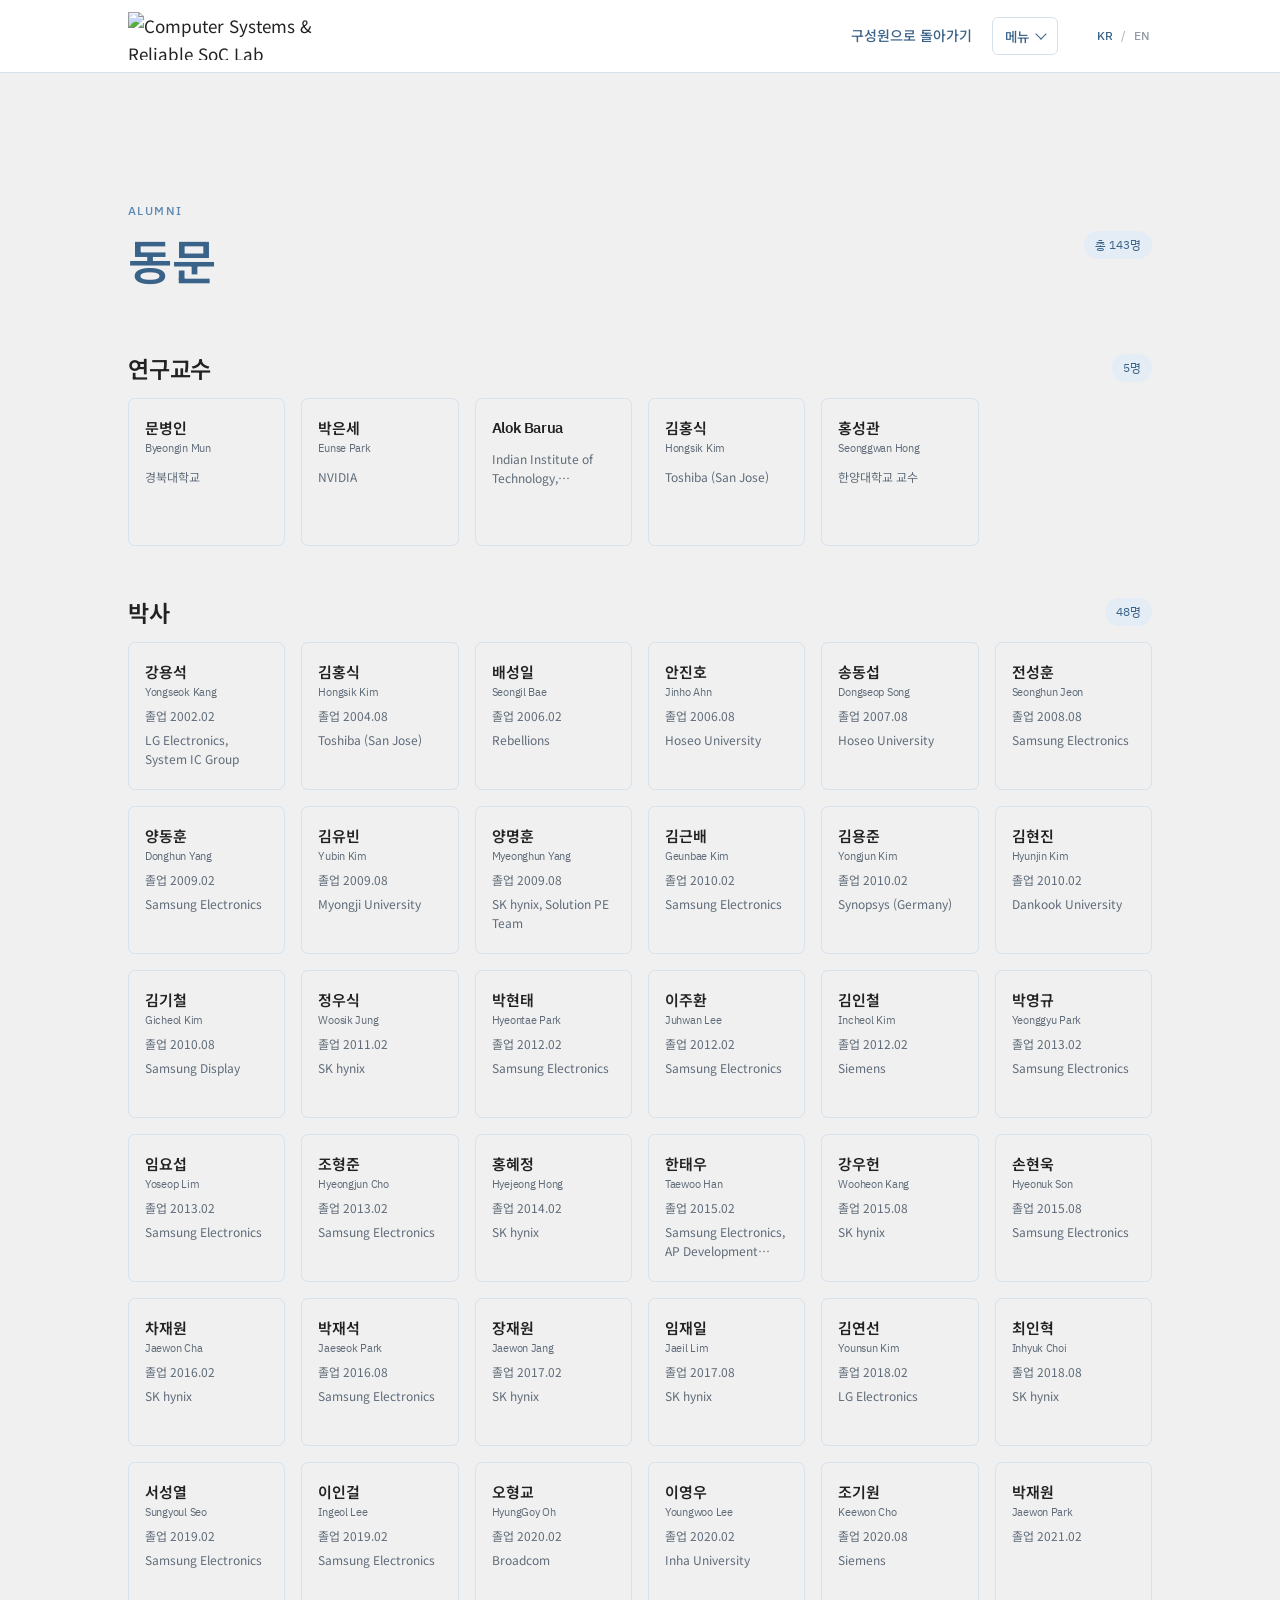
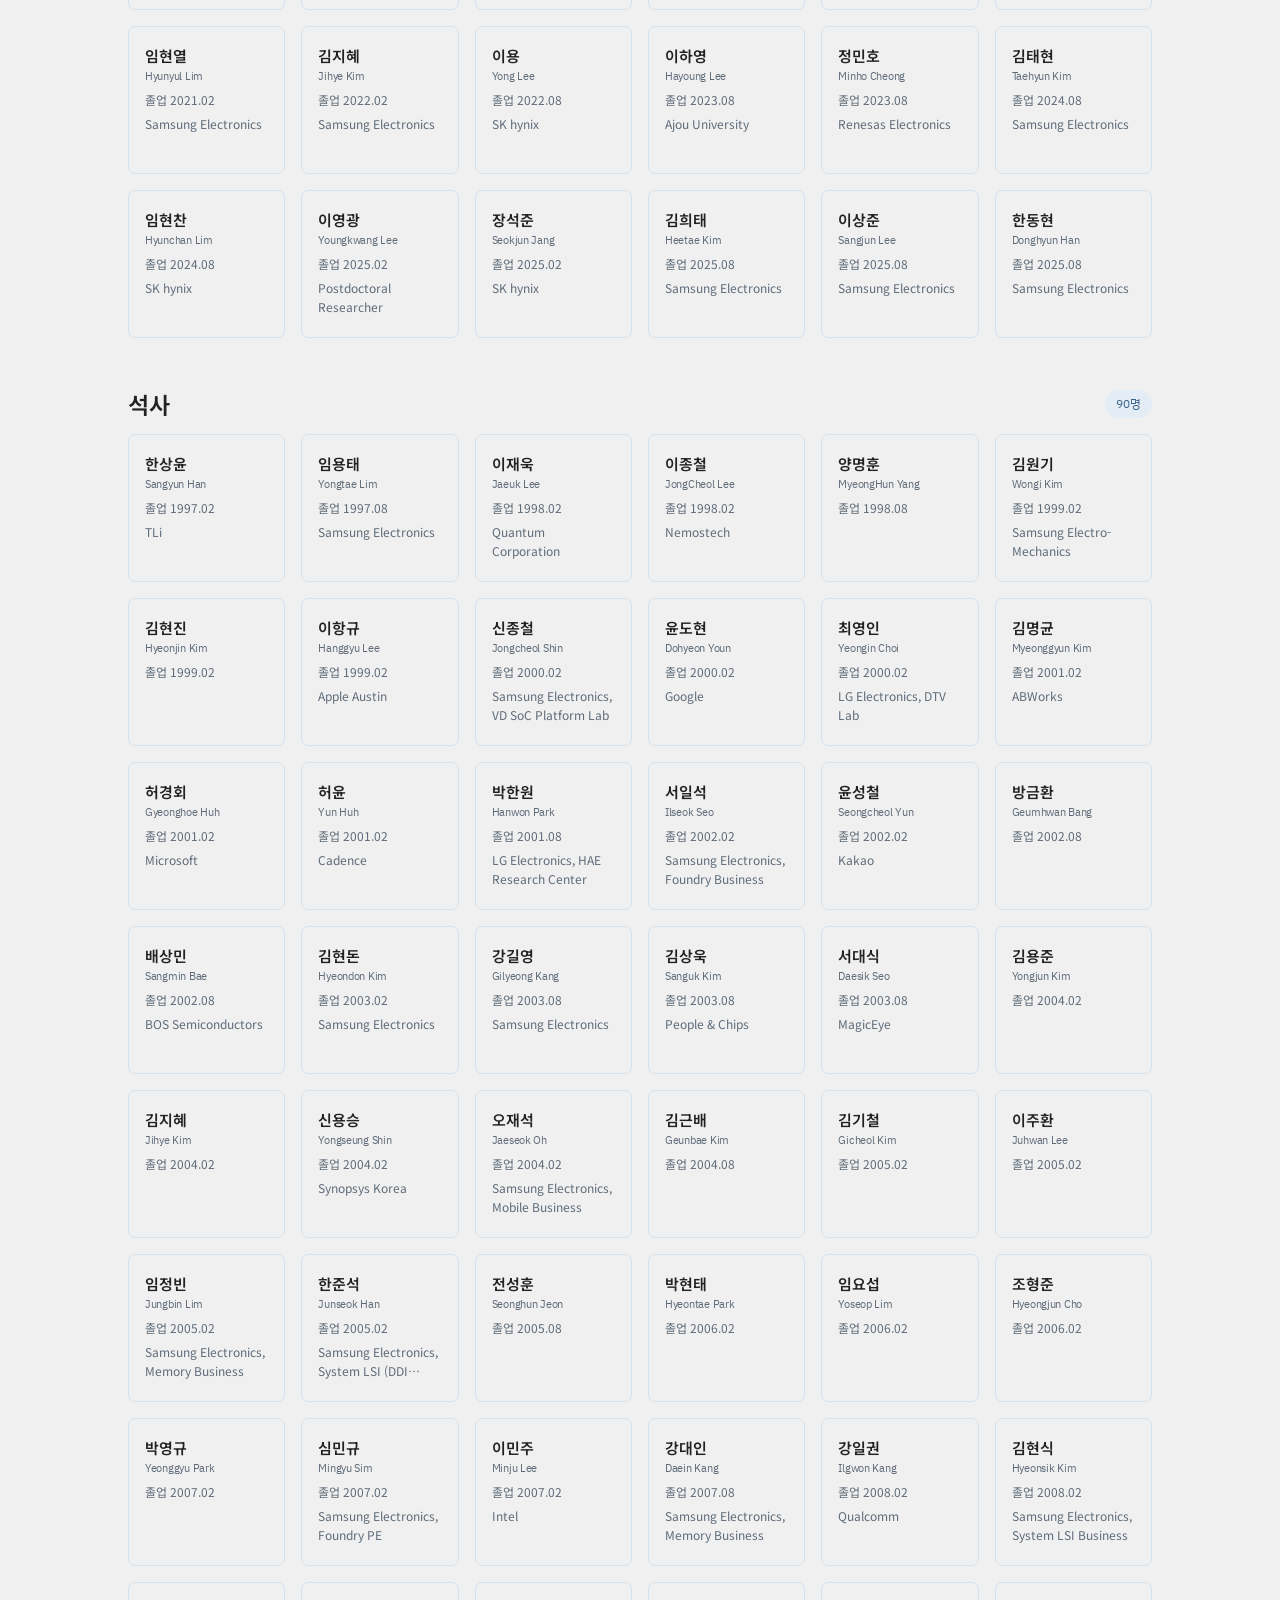
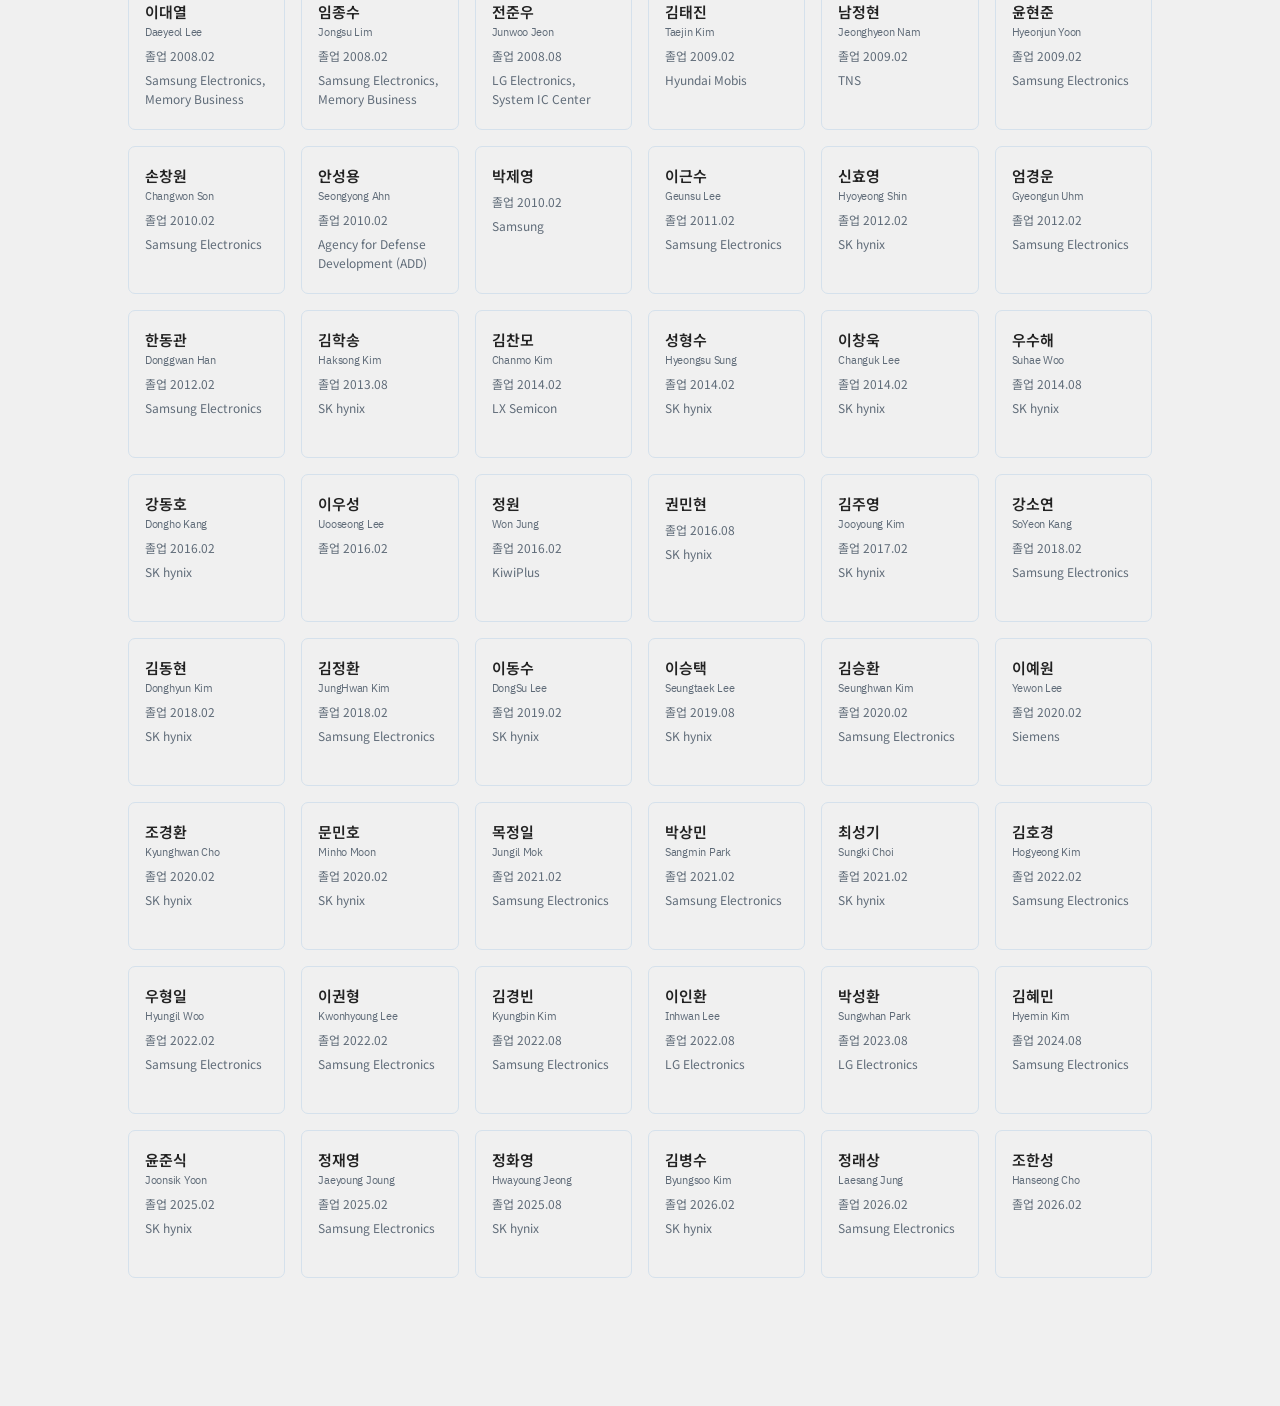
==== commit 0a424950: "Add research periods and order research professors by tenure_261111" ====
--- a/alumni.html
+++ b/alumni.html
@@ -7,7 +7,7 @@
   <meta name="description" content="연세대학교 컴퓨터시스템 및 고신뢰성 SoC 연구실 동문 목록">
   <link rel="preconnect" href="https://fonts.googleapis.com">
   <link href="https://fonts.googleapis.com/css2?family=IBM+Plex+Sans+KR:wght@400;500;600&amp;family=Noto+Sans+KR:wght@400;500;700&amp;display=swap" rel="stylesheet">
-  <link rel="stylesheet" href="style.css?v=20261111-1">
+  <link rel="stylesheet" href="style.css?v=20261111-2">
 </head>
 <body>
   <header class="archive-page-nav">
@@ -36,6 +36,6 @@
       </div>
     </section>
   </main>
-  <script src="script.js?v=20261111-1"></script>
+  <script src="script.js?v=20261111-2"></script>
 </body>
 </html>
--- a/style.css
+++ b/style.css
@@ -2322,6 +2322,14 @@
   display:none;
 }
 
+.member-bilingual-name.is-english-only .member-name-english{
+  margin-top:0;
+  color:var(--ink);
+  font-size:inherit;
+  font-weight:600;
+  line-height:1.4;
+}
+
 html[lang="en"] .member-name-english{
   margin-top:0;
   color:var(--ink);
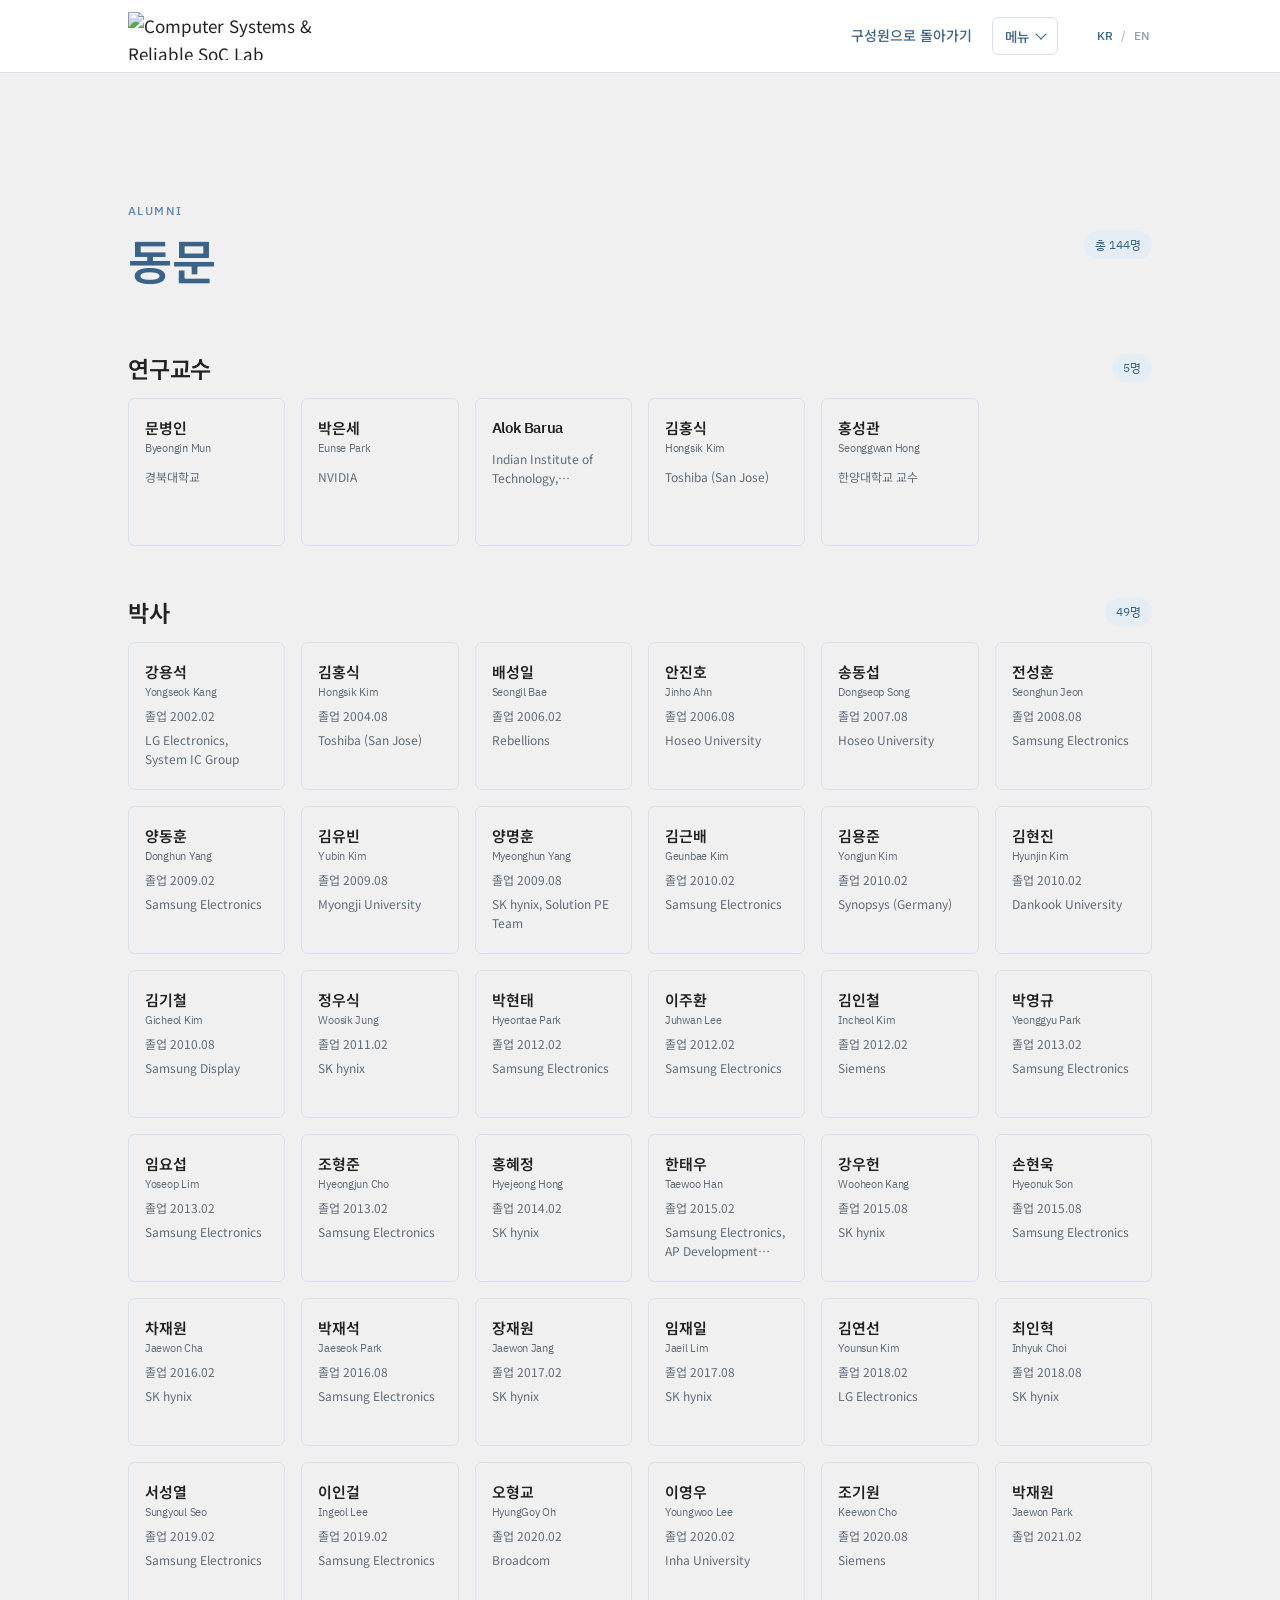
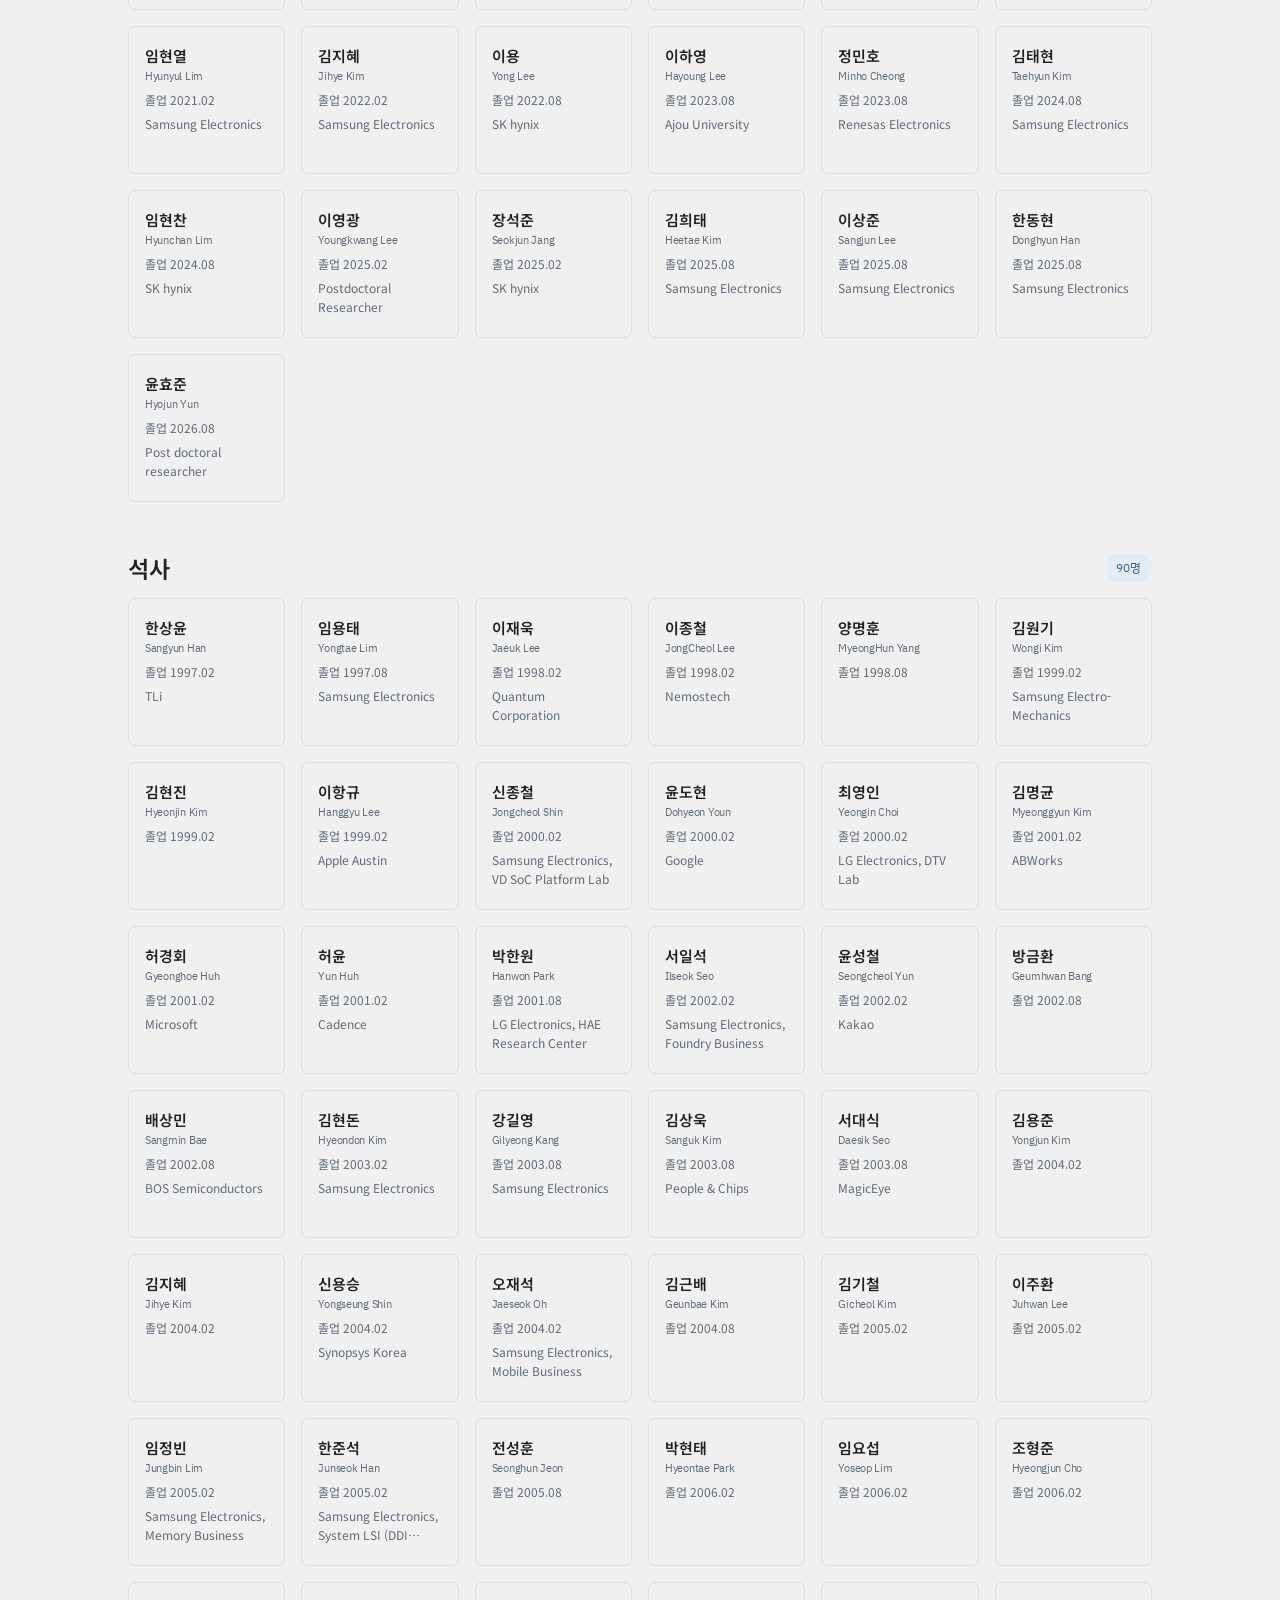
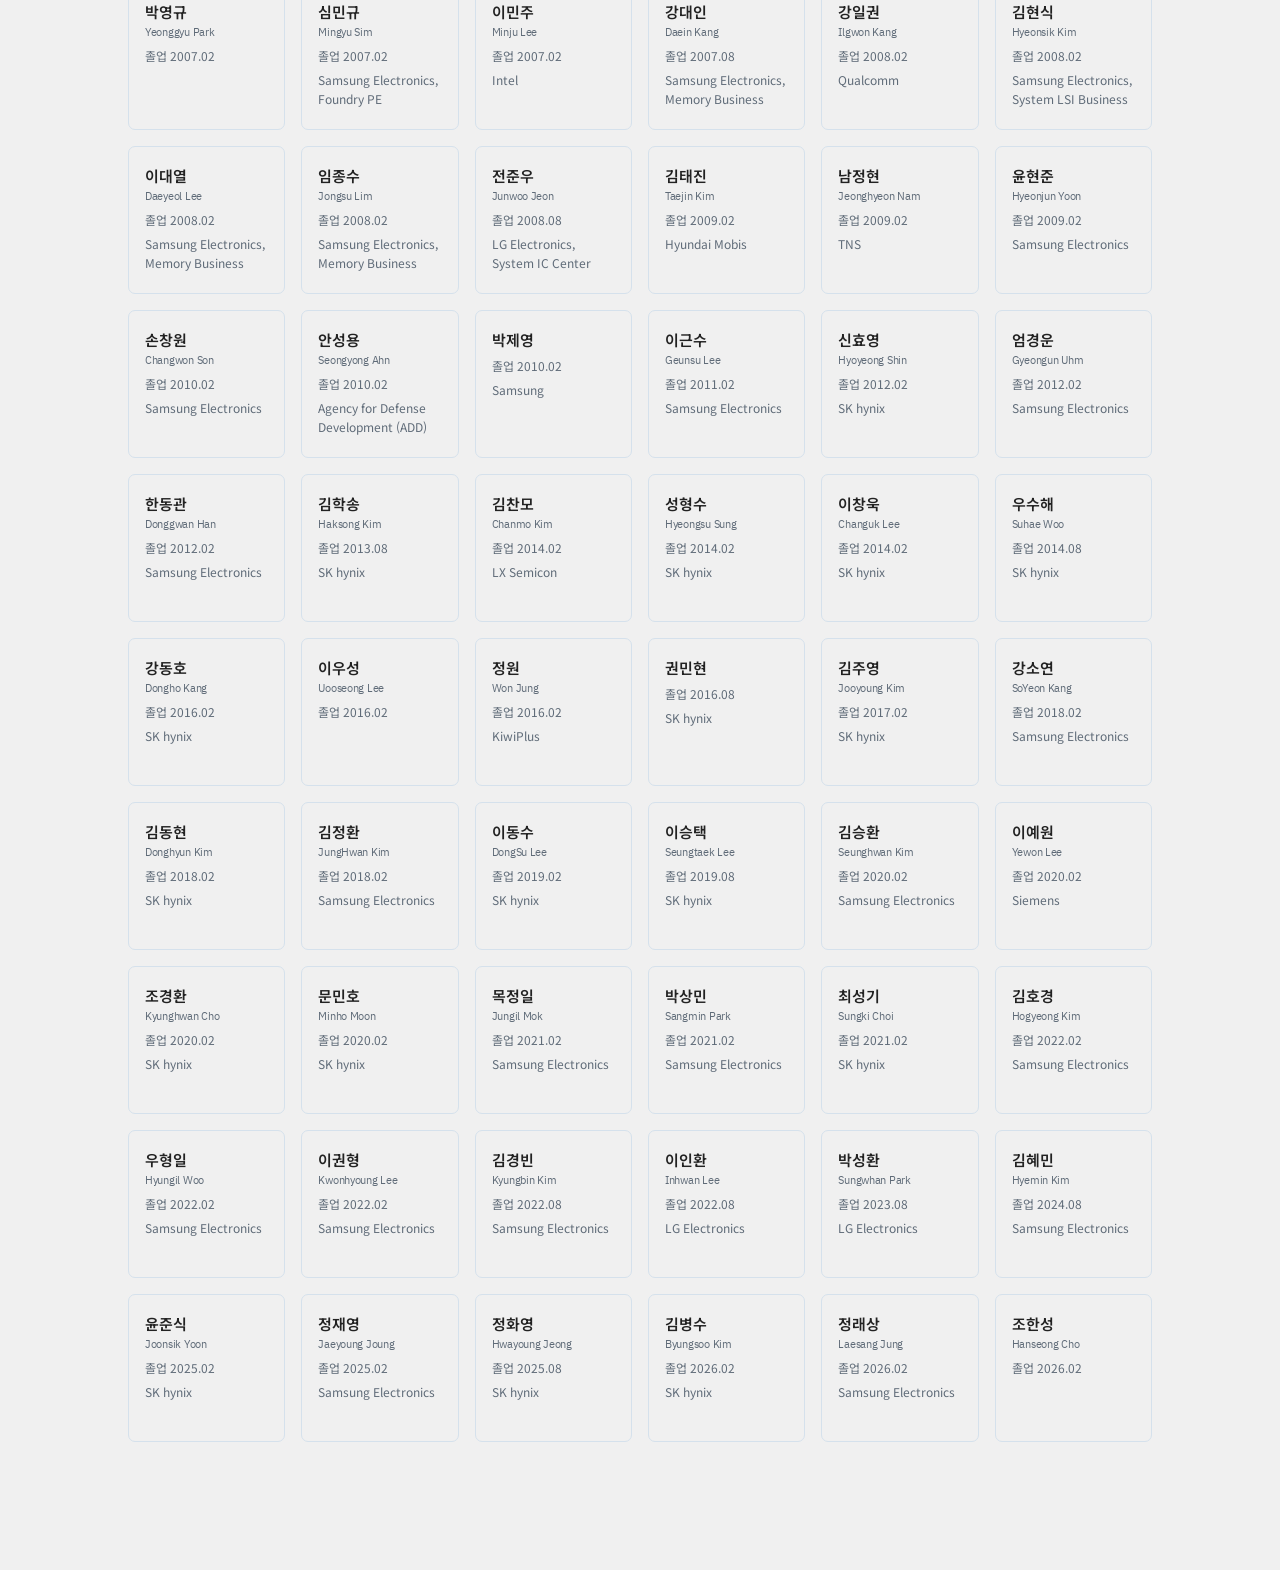
==== commit a6d0c092: "Add Hongsik Kim profile and Hyojun Yun as Ph.D. alumnus_261111" ====
--- a/alumni.html
+++ b/alumni.html
@@ -36,6 +36,6 @@
       </div>
     </section>
   </main>
-  <script src="script.js?v=20261111-2"></script>
+  <script src="script.js?v=20261111-3"></script>
 </body>
 </html>
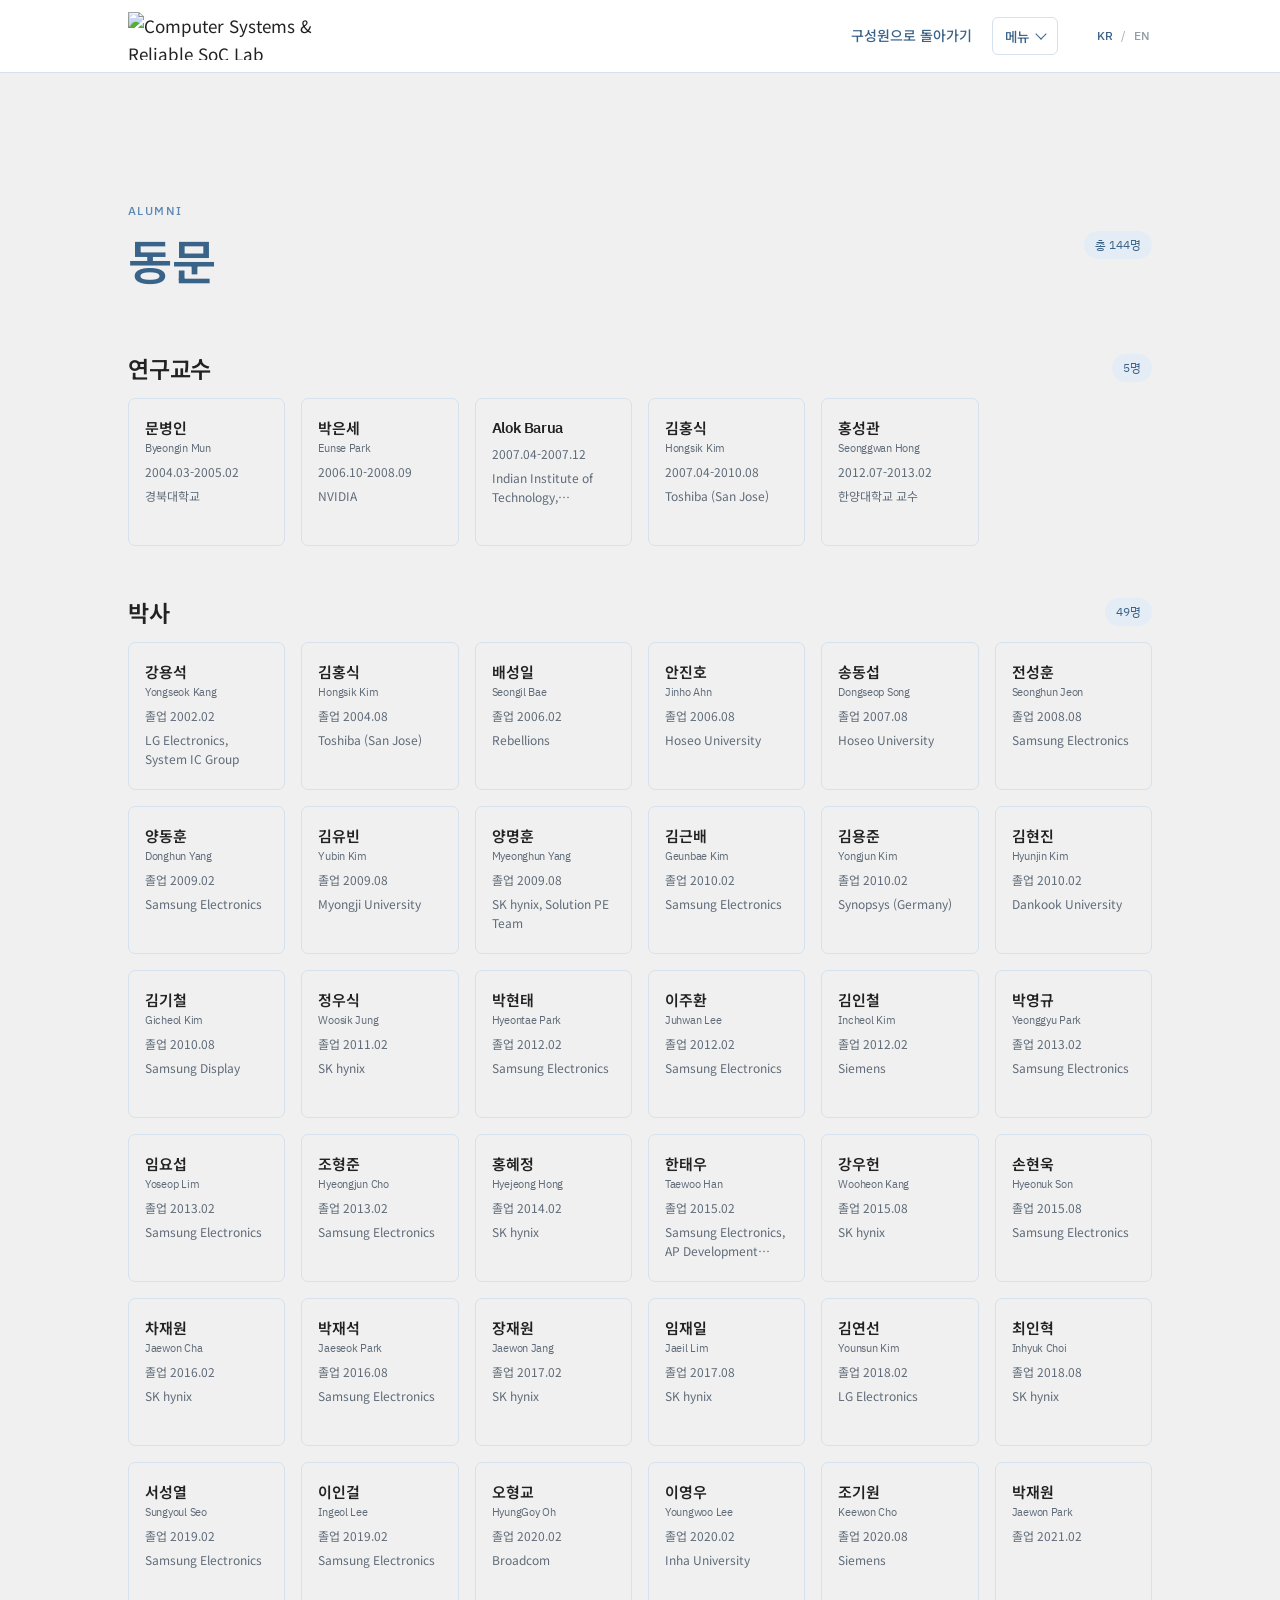
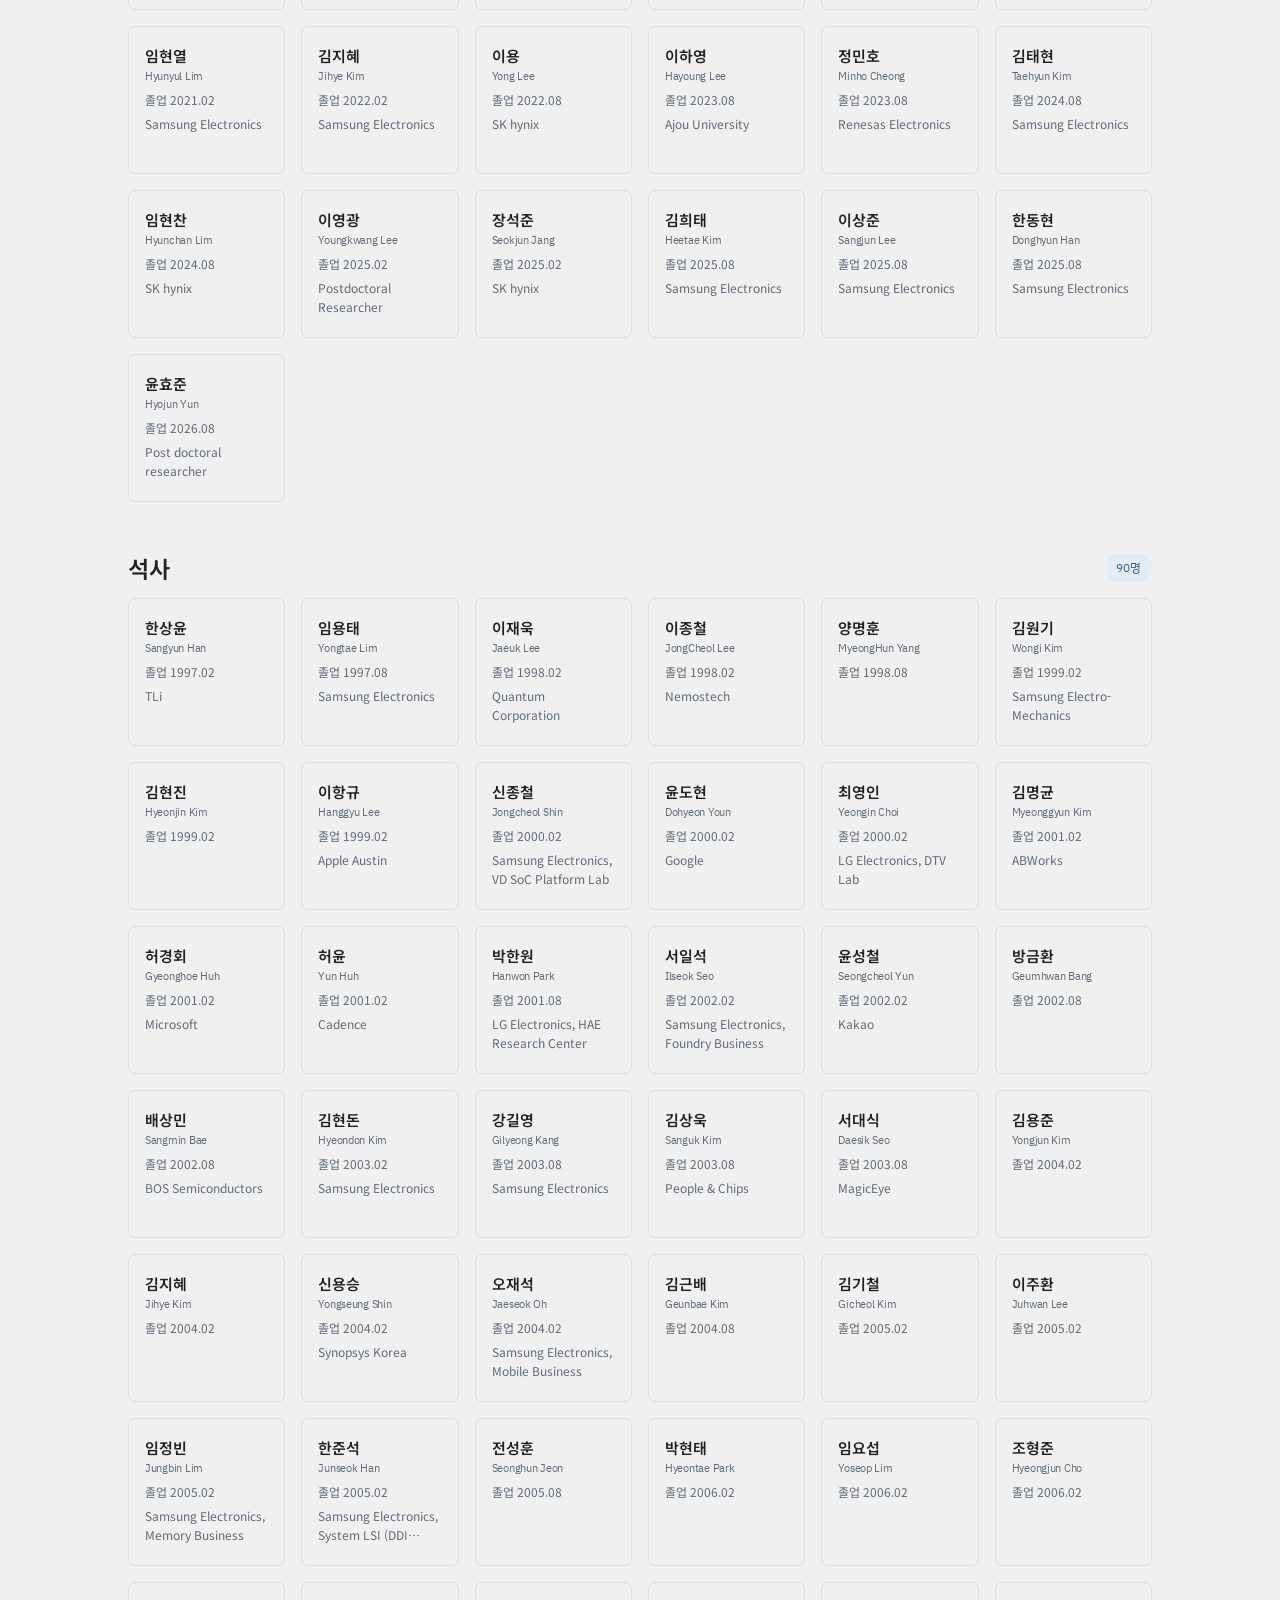
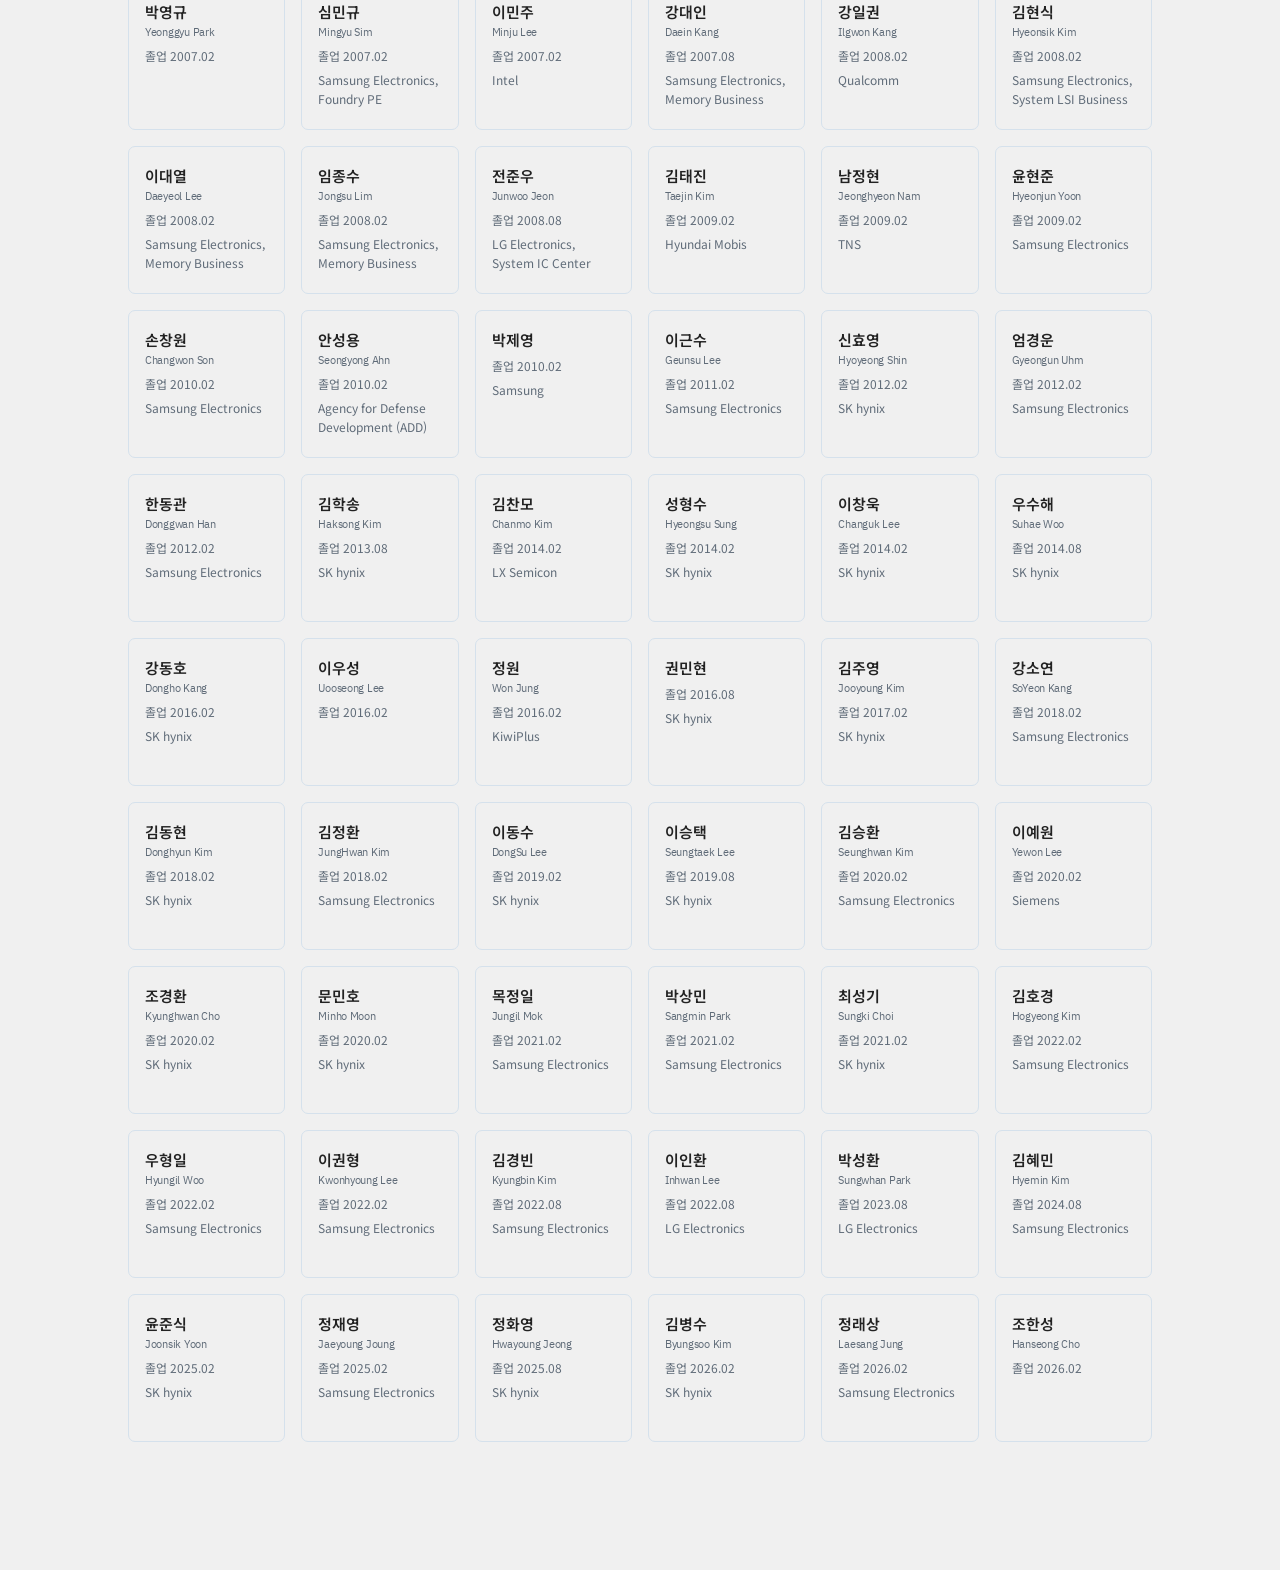
==== commit 1310cf28: "Show research period on research professor cards_261111" ====
--- a/alumni.html
+++ b/alumni.html
@@ -36,6 +36,6 @@
       </div>
     </section>
   </main>
-  <script src="script.js?v=20261111-3"></script>
+  <script src="script.js?v=20261111-4"></script>
 </body>
 </html>
